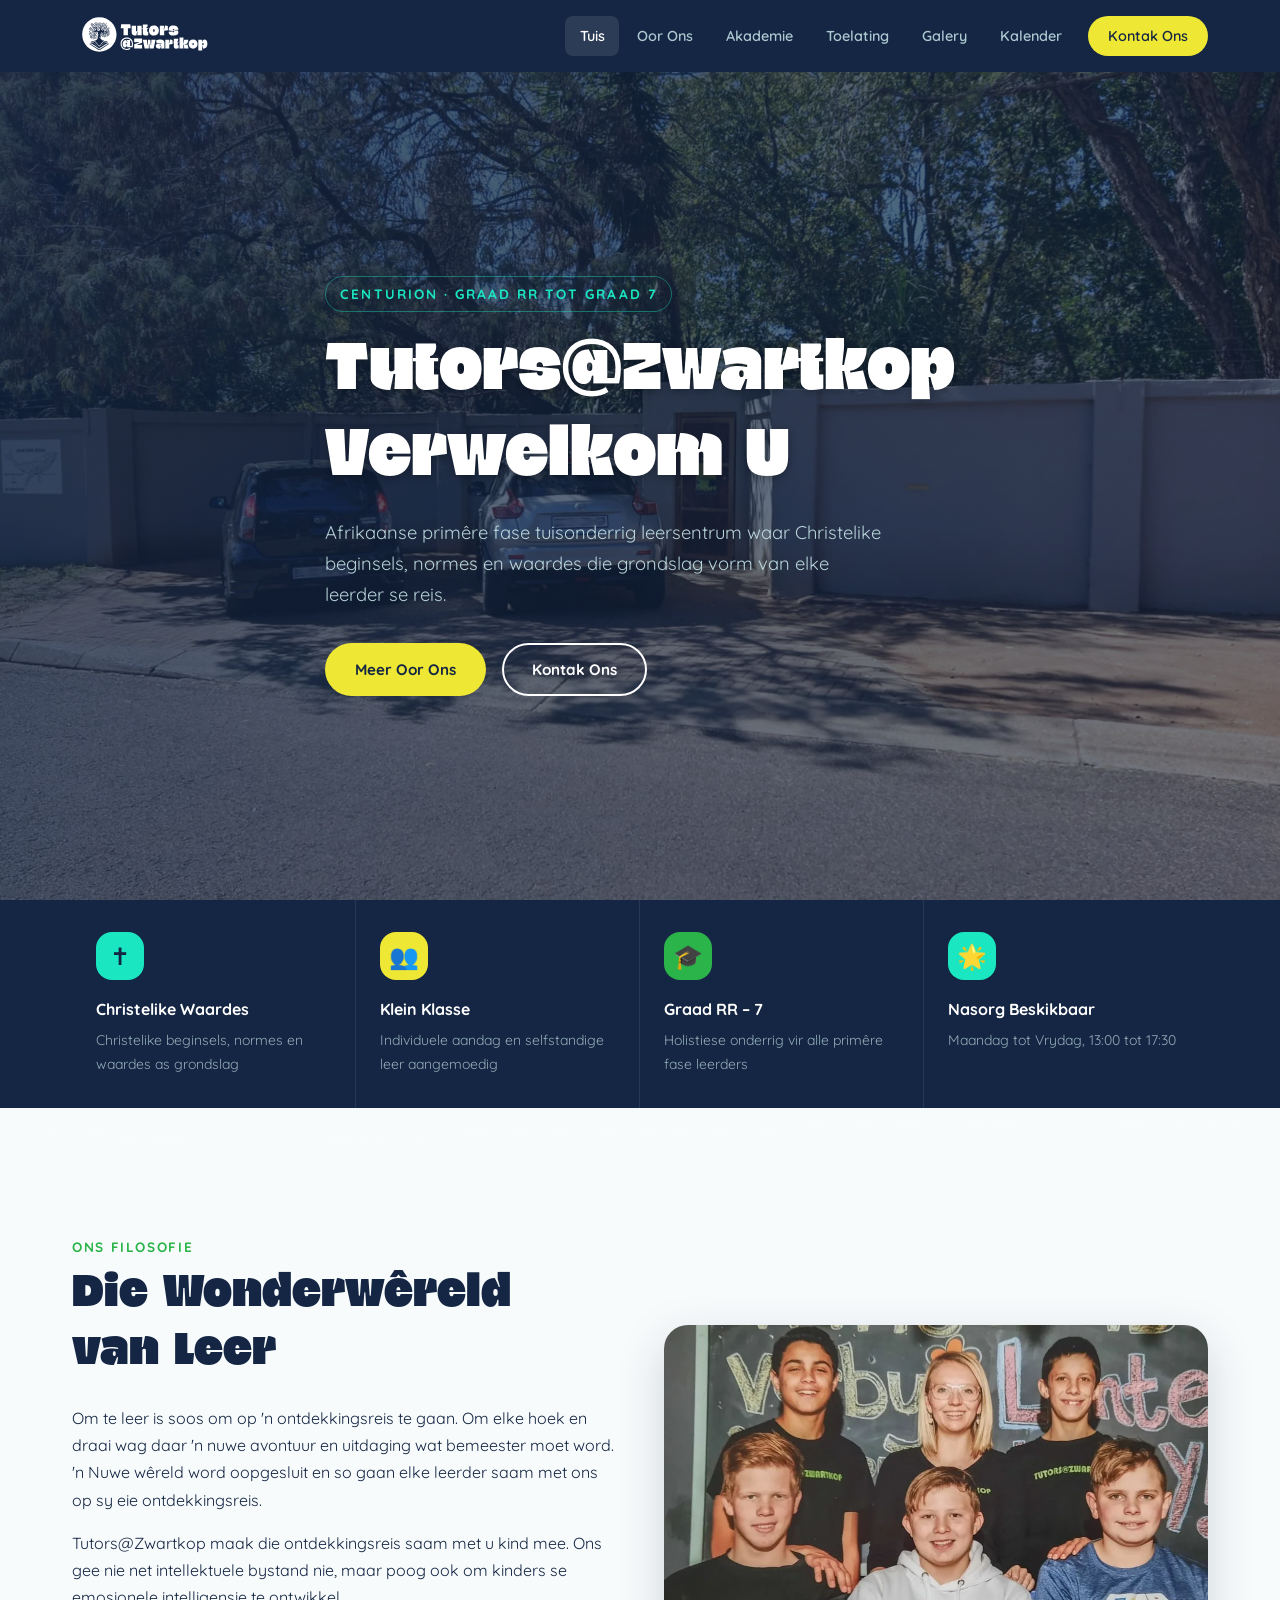
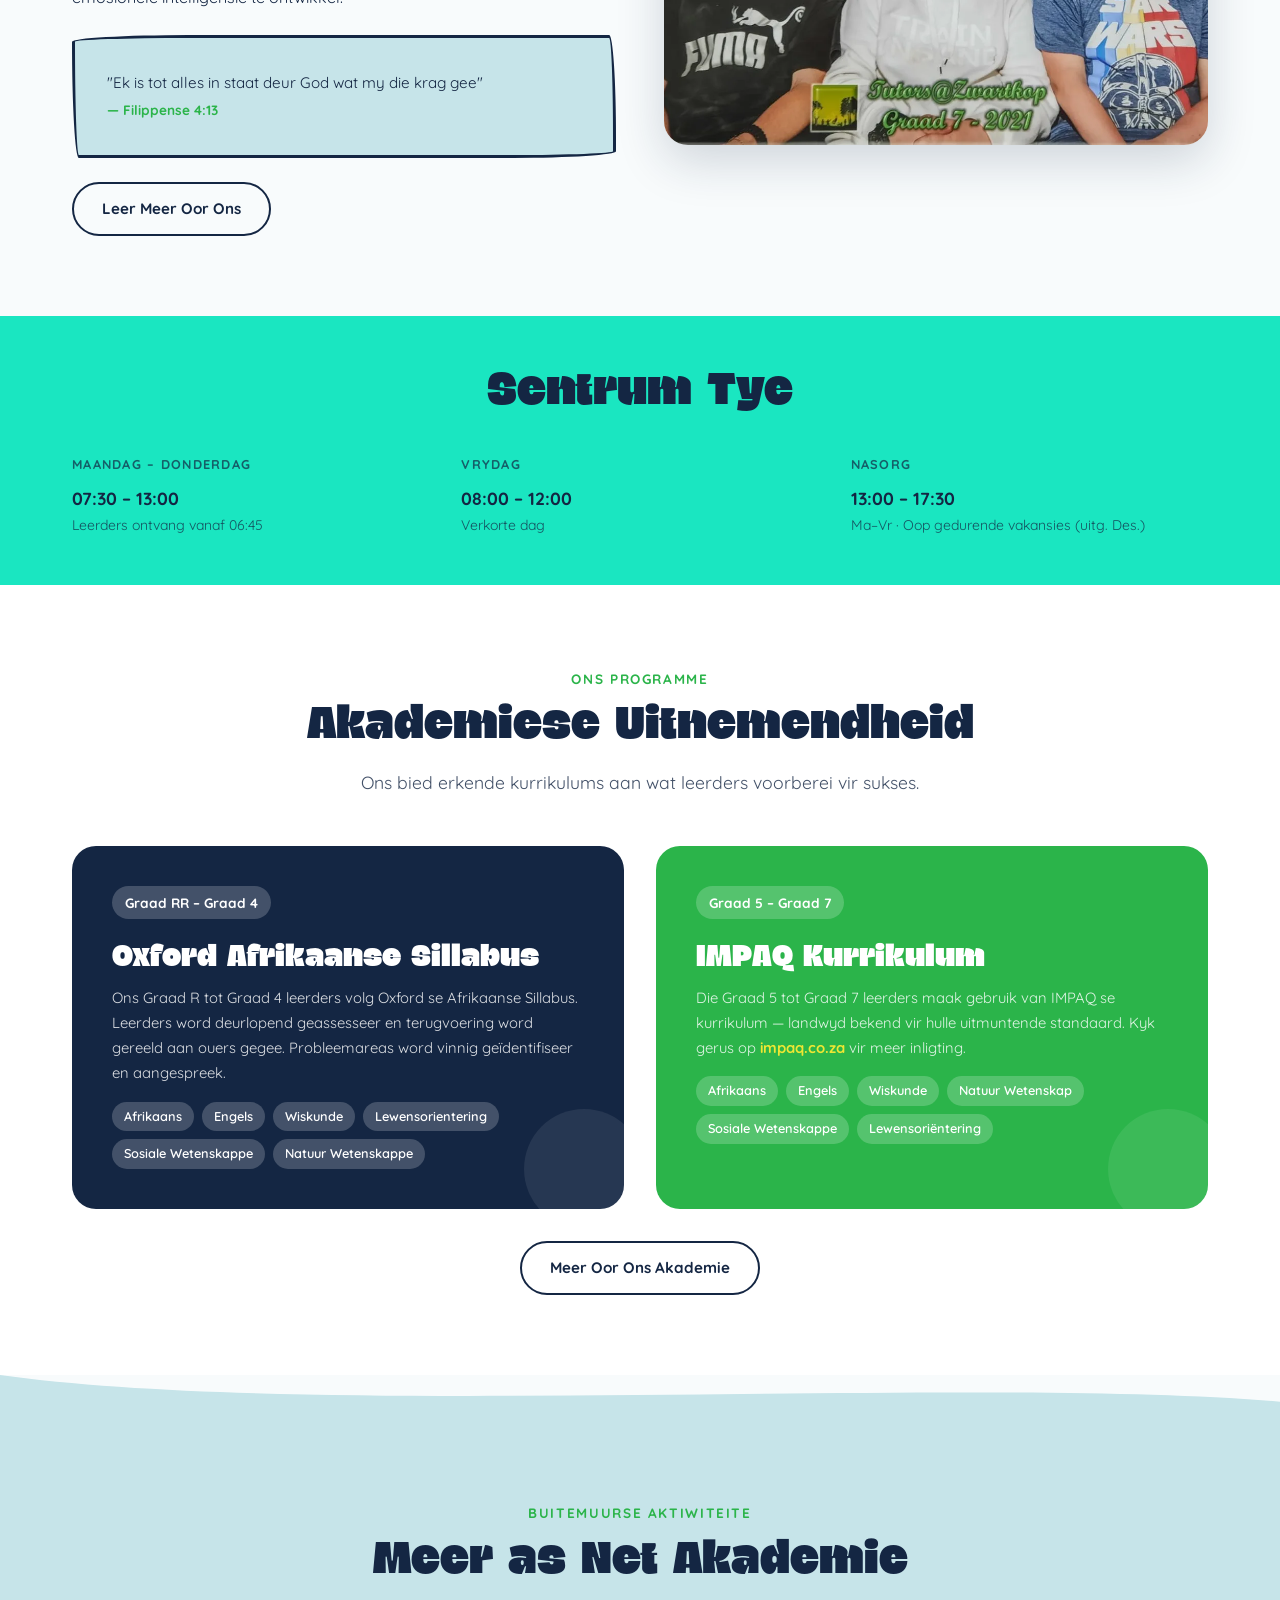
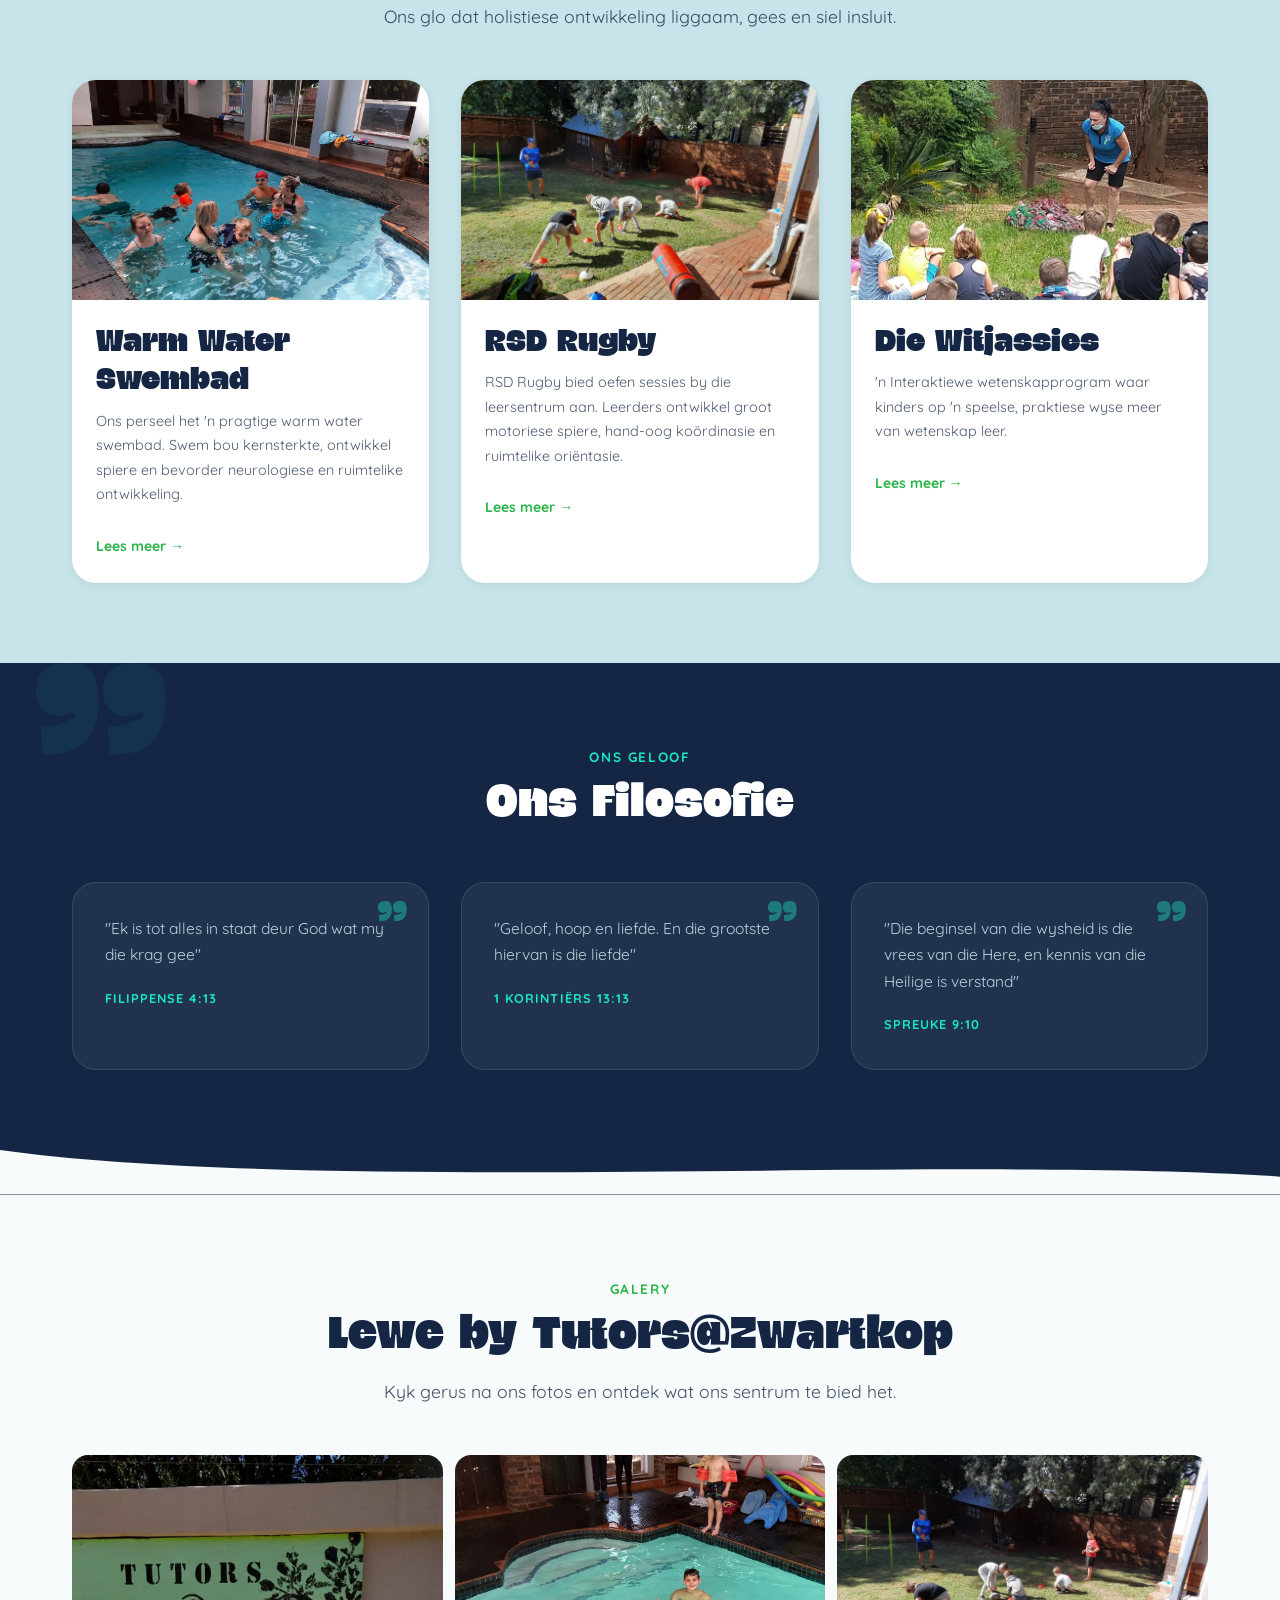
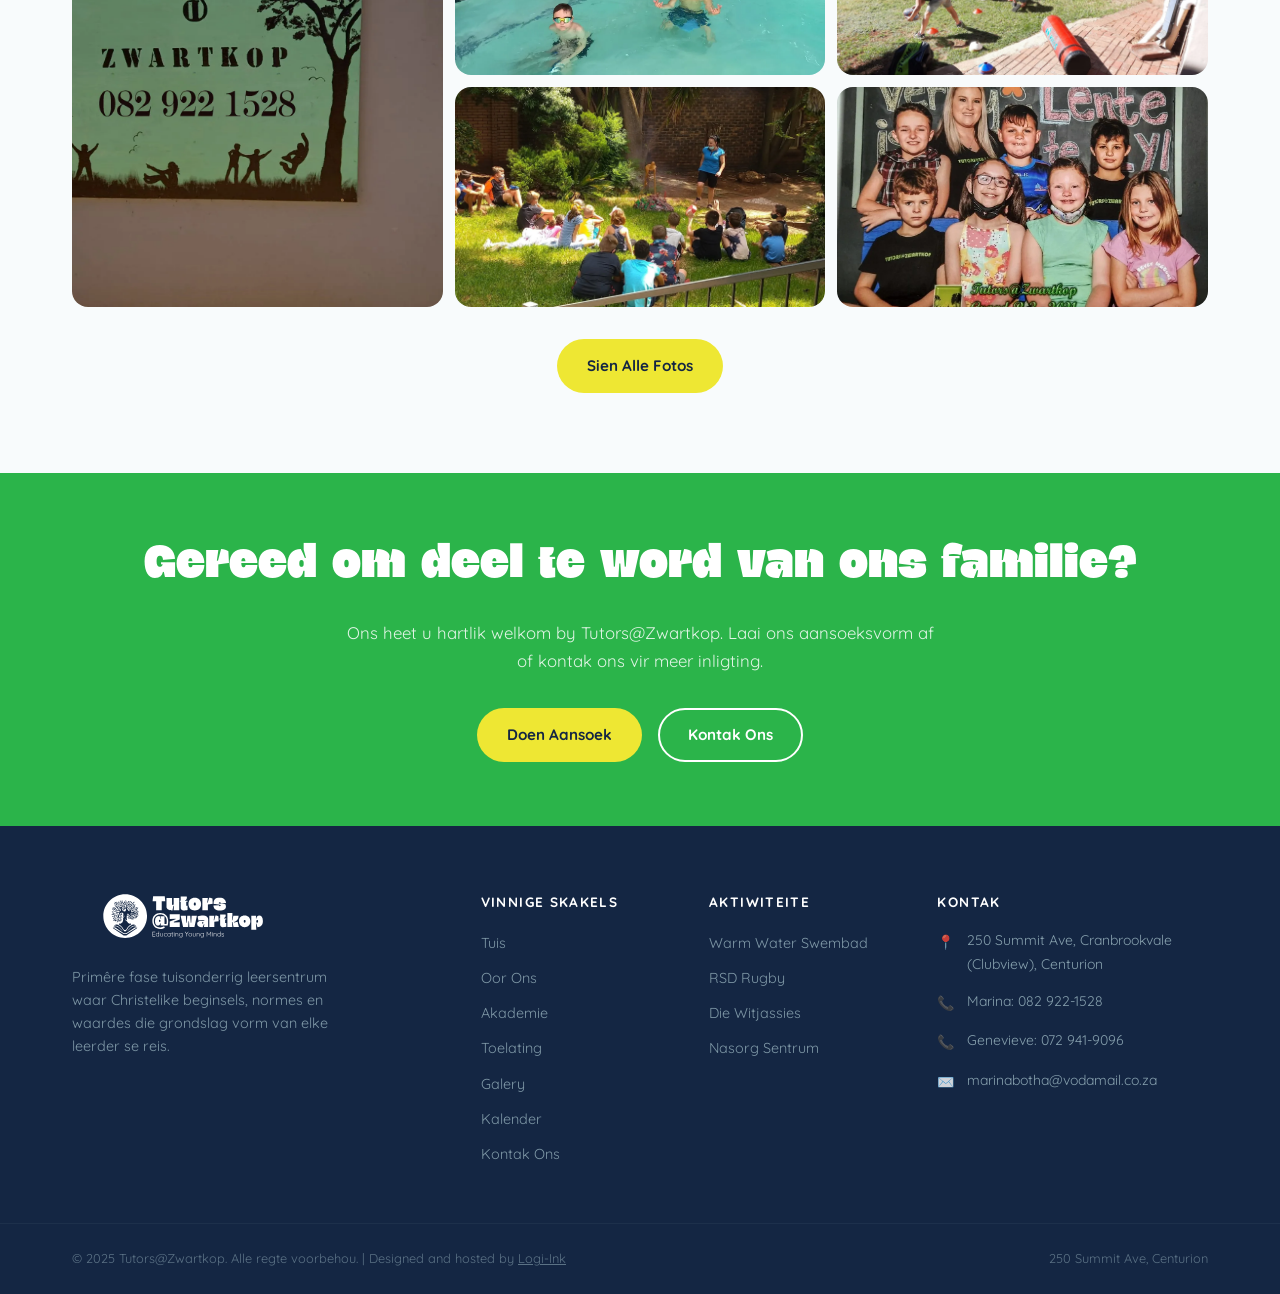
==== index.html @ 462fdcbf "initial" ====
<!DOCTYPE html>
<html lang="af">
<head>
  <meta charset="UTF-8">
  <meta name="viewport" content="width=device-width, initial-scale=1.0">
  <title>Tutors@Zwartkop — Afrikaanse Leersentrum Graad RR tot 7</title>
  <meta name="description" content="Primêre fase tuisonderrig leersentrum waar Christelike beginsels, normes en waardes toegepas word. Graad RR tot Graad 7 in Centurion.">
  <link rel="icon" href="favicon.svg" type="image/svg+xml">
  <link rel="stylesheet" href="style.css">
  <link rel="preload" as="image" href="assets/images/facility/001.webp" fetchpriority="high">
  <link rel="preload" as="font" href="assets/fonts/Blogh/Blogh.otf" type="font/otf" crossorigin>
  <link rel="preload" as="font" href="assets/fonts/Quicksand/Quicksand-VariableFont_wght.ttf" type="font/ttf" crossorigin>
</head>
<body>

  <!-- =========================================================
       Navigation
       ========================================================= -->
    <div id="navbar-placeholder" class="navbar-placeholder"></div>
  <script src="js/partials.js"></script>

  <main class="page-content">

    <!-- =========================================================
         Hero
         ========================================================= -->
    <section class="hero">
      <div class="hero-bg" style="background-image: url('assets/images/facility/001.webp');"></div>
      <div class="hero-overlay"></div>
      <div class="container">
        <div class="hero-content">
          <span class="hero-eyebrow">Centurion · Graad RR tot Graad 7</span>
          <h1>Tutors@Zwartkop<br>Verwelkom U</h1>
          <p class="hero-subtitle">
            Afrikaanse primêre fase tuisonderrig leersentrum waar Christelike beginsels, 
            normes en waardes die grondslag vorm van elke leerder se reis.
          </p>
          <div class="btn-group">
            <a href="about.html" class="btn btn-primary">Meer Oor Ons</a>
            <a href="contact.html" class="btn btn-secondary">Kontak Ons</a>
          </div>
        </div>
      </div>
    </section>

    <!-- =========================================================
         Feature Strip
         ========================================================= -->
    <div class="feature-strip">
      <div class="container">
        <div class="feature-strip-inner">
          <div class="feature-item fade-up">
            <div class="feature-icon bg-teal">✝</div>
            <h4>Christelike Waardes</h4>
            <p>Christelike beginsels, normes en waardes as grondslag</p>
          </div>
          <div class="feature-item fade-up">
            <div class="feature-icon bg-yellow">👥</div>
            <h4>Klein Klasse</h4>
            <p>Individuele aandag en selfstandige leer aangemoedig</p>
          </div>
          <div class="feature-item fade-up">
            <div class="feature-icon bg-green">🎓</div>
            <h4>Graad RR – 7</h4>
            <p>Holistiese onderrig vir alle primêre fase leerders</p>
          </div>
          <div class="feature-item fade-up">
            <div class="feature-icon" style="background-color: var(--color-teal);">🌟</div>
            <h4>Nasorg Beskikbaar</h4>
            <p>Maandag tot Vrydag, 13:00 tot 17:30</p>
          </div>
        </div>
      </div>
    </div>

    <!-- Wave divider -->
    <div class="wave-divider" aria-hidden="true">
      <svg viewBox="0 0 1440 50" preserveAspectRatio="none" xmlns="http://www.w3.org/2000/svg">
        <path d="M0,25 C360,55 1080,0 1440,25 L1440,50 L0,50 Z" fill="var(--color-off-white)"/>
      </svg>
    </div>

    <!-- =========================================================
         About Teaser
         ========================================================= -->
    <section class="section bg-off-white">
      <div class="container">
        <div class="grid-2" style="align-items:center; gap:3rem;">
          <div class="fade-up">
            <span class="section-header" style="text-align:left; margin-bottom:1.5rem;">
              <span class="eyebrow">Ons Filosofie</span>
            </span>
            <h2>Die Wonderwêreld<br>van Leer</h2>
            <p>
              Om te leer is soos om op 'n ontdekkingsreis te gaan. Om elke hoek en draai wag 
              daar 'n nuwe avontuur en uitdaging wat bemeester moet word. 'n Nuwe wêreld word 
              oopgesluit en so gaan elke leerder saam met ons op sy eie ontdekkingsreis.
            </p>
            <p>
              Tutors@Zwartkop maak die ontdekkingsreis saam met u kind mee. Ons gee nie net 
              intellektuele bystand nie, maar poog ook om kinders se emosionele intelligensie 
              te ontwikkel.
            </p>
            <div class="organic-box" style="margin-top:1.5rem;">
              <p style="font-style:italic; margin:0; font-size:0.95rem;">
                "Ek is tot alles in staat deur God wat my die krag gee"
              </p>
              <cite style="font-weight:700; font-size:0.85rem; color:var(--color-green);">— Filippense 4:13</cite>
            </div>
            <a href="about.html" class="btn btn-outline" style="margin-top:1.5rem;">Leer Meer Oor Ons</a>
          </div>
          <div class="fade-up">
            <div style="border-radius: var(--radius-lg); overflow:hidden; box-shadow: var(--shadow-lg);">
              <img
                src="assets/images/class_photos/001.webp"
                alt="Leerders in die klaskamer"
                style="width:100%; height:420px; object-fit:cover; display:block;"
              >
            </div>
          </div>
        </div>
      </div>
    </section>

    <!-- =========================================================
         Opening Hours Strip
         ========================================================= -->
    <section class="hours-strip">
      <div class="container">
        <div style="text-align:center; margin-bottom:2rem;">
          <h2 style="color:var(--color-navy); margin:0;">Sentrum Tye</h2>
        </div>
        <div class="hours-grid">
          <div class="hours-item fade-up">
            <h4>Maandag – Donderdag</h4>
            <p>07:30 – 13:00</p>
            <p class="detail">Leerders ontvang vanaf 06:45</p>
          </div>
          <div class="hours-item fade-up">
            <h4>Vrydag</h4>
            <p>08:00 – 12:00</p>
            <p class="detail">Verkorte dag</p>
          </div>
          <div class="hours-item fade-up">
            <h4>Nasorg</h4>
            <p>13:00 – 17:30</p>
            <p class="detail">Ma–Vr · Oop gedurende vakansies (uitg. Des.)</p>
          </div>
        </div>
      </div>
    </section>

    <!-- =========================================================
         Academic Programs
         ========================================================= -->
    <section class="section bg-white">
      <div class="container">
        <div class="section-header fade-up">
          <span class="eyebrow">Ons Programme</span>
          <h2>Akademiese Uitnemendheid</h2>
          <p>Ons bied erkende kurrikulums aan wat leerders voorberei vir sukses.</p>
        </div>
        <div class="curriculum-grid">
          <div class="curriculum-card bg-navy fade-up">
            <span class="grade-range">Graad RR – Graad 4</span>
            <h3>Oxford Afrikaanse Sillabus</h3>
            <p>
              Ons Graad R tot Graad 4 leerders volg Oxford se Afrikaanse Sillabus. 
              Leerders word deurlopend geassesseer en terugvoering word gereeld aan 
              ouers gegee. Probleemareas word vinnig geïdentifiseer en aangespreek.
            </p>
            <div class="subject-list">
              <span class="subject-tag">Afrikaans</span>
              <span class="subject-tag">Engels</span>
              <span class="subject-tag">Wiskunde</span>
              <span class="subject-tag">Lewensorientering</span>
              <span class="subject-tag">Sosiale Wetenskappe</span>
              <span class="subject-tag">Natuur Wetenskappe</span>
            </div>
          </div>
          <div class="curriculum-card bg-green fade-up">
            <span class="grade-range">Graad 5 – Graad 7</span>
            <h3>IMPAQ Kurrikulum</h3>
            <p>
              Die Graad 5 tot Graad 7 leerders maak gebruik van IMPAQ se kurrikulum — 
              landwyd bekend vir hulle uitmuntende standaard. Kyk gerus op 
              <a href="https://www.impaq.co.za/" target="_blank" rel="noopener" style="color:var(--color-yellow); font-weight:700;">impaq.co.za</a> 
              vir meer inligting.
            </p>
            <div class="subject-list">
              <span class="subject-tag">Afrikaans</span>
              <span class="subject-tag">Engels</span>
              <span class="subject-tag">Wiskunde</span>
              <span class="subject-tag">Natuur Wetenskap</span>
              <span class="subject-tag">Sosiale Wetenskappe</span>
              <span class="subject-tag">Lewensoriëntering</span>
            </div>
          </div>
        </div>
        <div style="text-align:center; margin-top:2rem;">
          <a href="academics.html" class="btn btn-outline">Meer Oor Ons Akademie</a>
        </div>
      </div>
    </section>

    <!-- Wave divider -->
    <div class="wave-divider" aria-hidden="true">
      <svg viewBox="0 0 1440 50" preserveAspectRatio="none" xmlns="http://www.w3.org/2000/svg">
        <path d="M0,0 C360,50 1080,0 1440,30 L1440,50 L0,50 Z" fill="var(--color-light-blue)"/>
      </svg>
    </div>

    <!-- =========================================================
         Extracurricular Activities
         ========================================================= -->
    <section class="section bg-light-blue">
      <div class="container">
        <div class="section-header fade-up">
          <span class="eyebrow">Buitemuurse Aktiwiteite</span>
          <h2>Meer as Net Akademie</h2>
          <p>Ons glo dat holistiese ontwikkeling liggaam, gees en siel insluit.</p>
        </div>
        <div class="grid-3">
          <div class="activity-card fade-up">
            <div class="activity-card-image">
              <img src="assets/images/warm_water_swembad/001.webp" alt="Warm water swembad">
            </div>
            <div class="activity-card-body">
              <h3>Warm Water Swembad</h3>
              <p>
                Ons perseel het 'n pragtige warm water swembad. Swem bou kernsterkte, 
                ontwikkel spiere en bevorder neurologiese en ruimtelike ontwikkeling.
              </p>
              <a href="academics.html#swembad" class="activity-link">Lees meer →</a>
            </div>
          </div>
          <div class="activity-card fade-up">
            <div class="activity-card-image">
              <img src="assets/images/rsd_rugby/001.webp" alt="RSD Rugby">
            </div>
            <div class="activity-card-body">
              <h3>RSD Rugby</h3>
              <p>
                RSD Rugby bied oefen sessies by die leersentrum aan. Leerders ontwikkel 
                groot motoriese spiere, hand-oog koördinasie en ruimtelike oriëntasie.
              </p>
              <a href="academics.html#rugby" class="activity-link">Lees meer →</a>
            </div>
          </div>
          <div class="activity-card fade-up">
            <div class="activity-card-image">
              <img src="assets/images/die_witjassies/001.webp" alt="Die Witjassies">
            </div>
            <div class="activity-card-body">
              <h3>Die Witjassies</h3>
              <p>
                'n Interaktiewe wetenskapprogram waar kinders op 'n speelse, praktiese 
                wyse meer van wetenskap leer.
              </p>
              <a href="academics.html#witjassies" class="activity-link">Lees meer →</a>
            </div>
          </div>
        </div>
      </div>
    </section>

    <!-- =========================================================
         Scripture Quotes
         ========================================================= -->
    <section class="section quotes-section">
      <div class="container">
        <div class="section-header fade-up">
          <span class="eyebrow" style="color:var(--color-teal);">Ons Geloof</span>
          <h2 style="color:var(--color-white);">Ons Filosofie</h2>
        </div>
        <div class="quotes-grid">
          <div class="quote-card fade-up">
            <p>"Ek is tot alles in staat deur God wat my die krag gee"</p>
            <cite>Filippense 4:13</cite>
          </div>
          <div class="quote-card fade-up">
            <p>"Geloof, hoop en liefde. En die grootste hiervan is die liefde"</p>
            <cite>1 Korintiërs 13:13</cite>
          </div>
          <div class="quote-card fade-up">
            <p>"Die beginsel van die wysheid is die vrees van die Here, en kennis van die Heilige is verstand"</p>
            <cite>Spreuke 9:10</cite>
          </div>
        </div>
      </div>
    </section>

    <!-- Wave divider -->
    <div class="wave-divider" aria-hidden="true" style="background-color:var(--color-navy);">
      <svg viewBox="0 0 1440 50" preserveAspectRatio="none" xmlns="http://www.w3.org/2000/svg">
        <path d="M0,0 C360,50 1080,5 1440,30 L1440,50 L0,50 Z" fill="var(--color-off-white)"/>
      </svg>
    </div>

    <!-- =========================================================
         Gallery Preview
         ========================================================= -->
    <section class="section bg-off-white">
      <div class="container">
        <div class="section-header fade-up">
          <span class="eyebrow">Galery</span>
          <h2>Lewe by Tutors@Zwartkop</h2>
          <p>Kyk gerus na ons fotos en ontdek wat ons sentrum te bied het.</p>
        </div>
        <div class="gallery-preview-grid fade-up">
          <div class="gallery-preview-item">
            <img src="assets/images/facility/002.webp" alt="Fasiliteit">
          </div>
          <div class="gallery-preview-item">
            <img src="assets/images/warm_water_swembad/003.webp" alt="Swembad">
          </div>
          <div class="gallery-preview-item">
            <img src="assets/images/rsd_rugby/002.webp" alt="Rugby">
          </div>
          <div class="gallery-preview-item">
            <img src="assets/images/die_witjassies/003.webp" alt="Die Witjassies">
          </div>
          <div class="gallery-preview-item">
            <img src="assets/images/class_photos/002.webp" alt="Klaskamer">
          </div>
        </div>
        <div style="text-align:center; margin-top:2rem;">
          <a href="gallery.html" class="btn btn-primary">Sien Alle Fotos</a>
        </div>
      </div>
    </section>

    <!-- =========================================================
         CTA Banner
         ========================================================= -->
    <section class="cta-banner">
      <div class="container">
        <div class="fade-up">
          <h2>Gereed om deel te word van ons familie?</h2>
          <p>Ons heet u hartlik welkom by Tutors@Zwartkop. Laai ons aansoeksvorm af<br>of kontak ons vir meer inligting.</p>
          <div class="btn-group" style="justify-content:center;">
            <a href="admissions.html" class="btn btn-primary">Doen Aansoek</a>
            <a href="contact.html" class="btn btn-secondary">Kontak Ons</a>
          </div>
        </div>
      </div>
    </section>

  </main>

  <!-- =========================================================
       Footer
       ========================================================= -->
    <div id="footer-placeholder"></div>

  <script src="js/main.js"></script>
</body>
</html>
---- style.css ----
/* =============================================================
   Tutors @ Zwartkop — Complete Brand Design System
   Typography: Blogh (Headings) | Quicksand (Body)
   ============================================================= */

/* --- Local Fonts ---
   font-display: optional
     - Gives the browser a ~100ms window to load the font.
     - If the font is in the preload cache (which it will be via
       <link rel="preload"> in every page's <head>), it is used
       on first paint with NO swap and NO layout shift.
     - If for any reason it misses the window, the browser falls
       back to the system font permanently for that page view —
       no swap, no CLS, no FOUC.
   font-synthesis: none
     - Prevents Firefox from synthesising fake bold/italic
       variants before the real font loads, which causes visual
       glitches and reflow in Firefox specifically.
*/
@font-face {
  font-family: 'Blogh';
  src: url('assets/fonts/Blogh/Blogh.otf') format('opentype');
  font-weight: normal;
  font-style: normal;
  font-display: optional;
}

@font-face {
  font-family: 'Quicksand';
  src: url('assets/fonts/Quicksand/Quicksand-VariableFont_wght.ttf') format('truetype');
  font-weight: 300 700;
  font-style: normal;
  font-display: optional;
}

/* =============================================================
   CSS Variables
   ============================================================= */
:root {
  --color-navy:      #142643;
  --color-light-blue: #C6E4E9;
  --color-teal:      #1AE6C1;
  --color-yellow:    #EEE733;
  --color-green:     #2BB44A;
  --color-white:     #ffffff;
  --color-off-white: #f8fbfc;

  --font-heading: 'Blogh', cursive, display;
  --font-body:    'Quicksand', sans-serif;

  --nav-height: 72px;
  --section-pad: 5rem;
  --container-width: 1200px;
  --radius-sm: 8px;
  --radius-md: 16px;
  --radius-lg: 24px;
  --radius-pill: 50px;
  --radius-organic: 255px 15px 225px 15px / 15px 225px 15px 255px;

  --shadow-sm: 0 2px 8px rgba(20, 38, 67, 0.08);
  --shadow-md: 0 6px 24px rgba(20, 38, 67, 0.12);
  --shadow-lg: 0 16px 48px rgba(20, 38, 67, 0.18);

  --transition: 0.25s ease;
}

/* =============================================================
   Reset & Base
   ============================================================= */
*, *::before, *::after { box-sizing: border-box; }

html { scroll-behavior: smooth; }

body {
  font-family: var(--font-body);
  font-synthesis: none;
  color: var(--color-navy);
  background-color: var(--color-off-white);
  line-height: 1.7;
  margin: 0;
  padding: 0;
  overflow-x: hidden;
}

img { max-width: 100%; height: auto; display: block; }

a { color: inherit; text-decoration: none; }

ul, ol { list-style: none; margin: 0; padding: 0; }

button { cursor: pointer; border: none; background: none; font-family: var(--font-body); }

/* =============================================================
   Typography
   ============================================================= */
h1, h2, h3 {
  font-family: var(--font-heading);
  font-weight: normal;
  line-height: 1.2;
  margin: 0 0 0.5em;
}

h1 { font-size: clamp(2.4rem, 6vw, 4.5rem); }
h2 { font-size: clamp(1.8rem, 4vw, 3rem); }
h3 { font-size: clamp(1.3rem, 2.5vw, 2rem); }

h4, h5, h6 {
  font-family: var(--font-body);
  font-weight: 700;
  margin: 0 0 0.5em;
}

h4 { font-size: 1.15rem; }

p { margin: 0 0 1rem; }
p:last-child { margin-bottom: 0; }

blockquote {
  font-style: italic;
  border-left: 4px solid var(--color-teal);
  padding-left: 1.25rem;
  margin: 1rem 0;
  color: var(--color-navy);
}

/* =============================================================
   Layout
   ============================================================= */
.container {
  max-width: var(--container-width);
  margin: 0 auto;
  padding: 0 2rem;
}

.section { padding: var(--section-pad) 0; }

.section-header {
  text-align: center;
  margin-bottom: 3rem;
}

.section-header .eyebrow {
  display: inline-block;
  font-family: var(--font-body);
  font-weight: 700;
  font-size: 0.85rem;
  letter-spacing: 0.12em;
  text-transform: uppercase;
  color: var(--color-green);
  margin-bottom: 0.5rem;
}

.section-header h2 { margin-bottom: 0.75rem; }

.section-header p {
  font-size: 1.1rem;
  max-width: 640px;
  margin: 0 auto;
  color: var(--color-navy);
  opacity: 0.8;
}

/* Grid helpers */
.grid-2 { display: grid; grid-template-columns: repeat(2, 1fr); gap: 2rem; }
.grid-3 { display: grid; grid-template-columns: repeat(3, 1fr); gap: 2rem; }
.grid-4 { display: grid; grid-template-columns: repeat(4, 1fr); gap: 1.5rem; }

/* =============================================================
   Background Utilities
   ============================================================= */
.bg-navy        { background-color: var(--color-navy);       color: var(--color-light-blue); }
.bg-light-blue  { background-color: var(--color-light-blue); color: var(--color-navy); }
.bg-teal        { background-color: var(--color-teal);       color: var(--color-navy); }
.bg-yellow      { background-color: var(--color-yellow);     color: var(--color-navy); }
.bg-green       { background-color: var(--color-green);      color: var(--color-white); }
.bg-white       { background-color: var(--color-white);      color: var(--color-navy); }
.bg-off-white   { background-color: var(--color-off-white);  color: var(--color-navy); }

.text-navy   { color: var(--color-navy); }
.text-teal   { color: var(--color-teal); }
.text-yellow { color: var(--color-yellow); }
.text-green  { color: var(--color-green); }
.text-white  { color: var(--color-white); }

/* =============================================================
   Buttons
   ============================================================= */
.btn {
  display: inline-flex;
  align-items: center;
  gap: 0.5rem;
  font-family: var(--font-body);
  font-weight: 700;
  font-size: 0.95rem;
  padding: 0.75rem 1.75rem;
  border-radius: var(--radius-pill);
  border: 2px solid transparent;
  transition: transform var(--transition), background-color var(--transition), color var(--transition), border-color var(--transition);
  cursor: pointer;
  text-decoration: none;
  white-space: nowrap;
}

.btn:hover { transform: scale(1.04); }

.btn-primary {
  background-color: var(--color-yellow);
  color: var(--color-navy);
}
.btn-primary:hover { background-color: var(--color-teal); }

.btn-secondary {
  background-color: transparent;
  color: var(--color-white);
  border-color: var(--color-white);
}
.btn-secondary:hover {
  background-color: var(--color-white);
  color: var(--color-navy);
}

.btn-outline {
  background-color: transparent;
  color: var(--color-navy);
  border-color: var(--color-navy);
}
.btn-outline:hover {
  background-color: var(--color-navy);
  color: var(--color-white);
}

.btn-teal {
  background-color: var(--color-teal);
  color: var(--color-navy);
}
.btn-teal:hover { background-color: var(--color-yellow); }

.btn-group {
  display: flex;
  flex-wrap: wrap;
  gap: 1rem;
  align-items: center;
}

/* =============================================================
   Navigation
   ============================================================= */
.navbar {
  position: fixed;
  top: 0; left: 0; right: 0;
  z-index: 1000;
  height: var(--nav-height);
  background-color: var(--color-navy);
  transition: box-shadow var(--transition);
}

.navbar.scrolled {
  box-shadow: 0 4px 20px rgba(20, 38, 67, 0.4);
}

.nav-container {
  max-width: var(--container-width);
  margin: 0 auto;
  padding: 0 2rem;
  height: 100%;
  display: flex;
  align-items: center;
  justify-content: space-between;
}

.nav-logo {
  display: flex;
  align-items: center;
  flex-shrink: 0;
}

.nav-logo img {
  height: 44px;
  width: auto;
}

.nav-menu {
  display: flex;
  align-items: center;
  gap: 0.25rem;
}

.nav-menu a {
  display: block;
  padding: 0.5rem 0.9rem;
  font-family: var(--font-body);
  font-weight: 600;
  font-size: 0.9rem;
  color: rgba(198, 228, 233, 0.85);
  border-radius: var(--radius-sm);
  transition: color var(--transition), background-color var(--transition);
}

.nav-menu a:hover,
.nav-menu a.active {
  color: var(--color-white);
  background-color: rgba(255, 255, 255, 0.1);
}

.nav-menu .nav-cta {
  background-color: var(--color-yellow);
  color: var(--color-navy);
  border-radius: var(--radius-pill);
  padding: 0.5rem 1.25rem;
  margin-left: 0.5rem;
}

.nav-menu .nav-cta:hover {
  background-color: var(--color-teal);
  color: var(--color-navy);
}

.nav-toggle {
  display: none;
  flex-direction: column;
  gap: 5px;
  padding: 8px;
  z-index: 1001;
}

.nav-toggle span {
  display: block;
  width: 24px;
  height: 2px;
  background-color: var(--color-white);
  border-radius: 2px;
  transition: transform var(--transition), opacity var(--transition);
}

.nav-toggle.open span:nth-child(1) { transform: translateY(7px) rotate(45deg); }
.nav-toggle.open span:nth-child(2) { opacity: 0; }
.nav-toggle.open span:nth-child(3) { transform: translateY(-7px) rotate(-45deg); }

/* =============================================================
   Navbar Placeholder
   Reserves the correct space and colour while the nav partial
   is being fetched + injected by JS. Eliminated on repeat visits
   because the service worker serves the partial from cache instantly.
   ============================================================= */
.navbar-placeholder {
  height: var(--nav-height);
  background-color: var(--color-navy);
  position: fixed;
  top: 0; left: 0; right: 0;
  z-index: 1000;
}

/* =============================================================
   Page Offset (below fixed nav)
   ============================================================= */
.page-content { padding-top: var(--nav-height); }

/* =============================================================
   Hero — Homepage (full screen)
   ============================================================= */
.hero {
  position: relative;
  min-height: calc(100vh - var(--nav-height));
  display: flex;
  align-items: center;
  overflow: hidden;
  background-color: var(--color-navy);
}

.hero-bg {
  position: absolute;
  inset: 0;
  background-size: cover;
  background-position: center;
  background-repeat: no-repeat;
  transform: scale(1.05);
  transition: transform 8s ease;
}

.hero.loaded .hero-bg { transform: scale(1); }

.hero-overlay {
  position: absolute;
  inset: 0;
  background: linear-gradient(
    135deg,
    rgba(20, 38, 67, 0.82) 0%,
    rgba(20, 38, 67, 0.55) 100%
  );
}

.hero-content {
  position: relative;
  z-index: 2;
  max-width: 780px;
  padding: 3rem 2rem;
}

.hero-eyebrow {
  display: inline-block;
  font-family: var(--font-body);
  font-weight: 700;
  font-size: 0.85rem;
  letter-spacing: 0.15em;
  text-transform: uppercase;
  color: var(--color-teal);
  margin-bottom: 1rem;
  padding: 0.35rem 0.9rem;
  border: 1px solid rgba(26, 230, 193, 0.4);
  border-radius: var(--radius-pill);
}

.hero h1 {
  color: var(--color-white);
  margin-bottom: 1rem;
  text-shadow: 0 2px 8px rgba(0,0,0,0.3);
}

.hero-subtitle {
  font-size: 1.15rem;
  color: rgba(198, 228, 233, 0.9);
  margin-bottom: 2rem;
  max-width: 560px;
}

/* =============================================================
   Hero — Inner Pages (shorter)
   ============================================================= */
.page-hero {
  position: relative;
  padding: 6rem 0 5rem;
  overflow: hidden;
  background-color: var(--color-navy);
}

.page-hero-bg {
  position: absolute;
  inset: 0;
  background-size: cover;
  background-position: center;
  opacity: 0.2;
}

.page-hero-content {
  position: relative;
  z-index: 2;
}

.page-hero h1 { color: var(--color-white); margin-bottom: 0.5rem; }
.page-hero .page-hero-sub {
  font-size: 1.1rem;
  color: rgba(198, 228, 233, 0.85);
  margin: 0;
}

.breadcrumb {
  display: flex;
  align-items: center;
  gap: 0.5rem;
  font-size: 0.85rem;
  color: rgba(255,255,255,0.5);
  margin-bottom: 1rem;
}

.breadcrumb a { color: var(--color-teal); }
.breadcrumb span { color: rgba(255,255,255,0.3); }

/* =============================================================
   Wave Dividers
   ============================================================= */
.wave-divider {
  display: block;
  width: 100%;
  overflow: hidden;
  line-height: 0;
}

.wave-divider svg {
  display: block;
  width: 100%;
}

/* =============================================================
   Feature Strip
   ============================================================= */
.feature-strip {
  background-color: var(--color-navy);
  padding: 0;
}

.feature-strip-inner {
  display: grid;
  grid-template-columns: repeat(4, 1fr);
}

.feature-item {
  padding: 2rem 1.5rem;
  border-right: 1px solid rgba(198, 228, 233, 0.1);
  transition: background-color var(--transition);
}

.feature-item:last-child { border-right: none; }

.feature-item:hover { background-color: rgba(255,255,255,0.05); }

.feature-icon {
  width: 48px;
  height: 48px;
  border-radius: var(--radius-md);
  display: flex;
  align-items: center;
  justify-content: center;
  font-size: 1.5rem;
  margin-bottom: 1rem;
}

.feature-item h4 {
  color: var(--color-white);
  margin-bottom: 0.35rem;
  font-size: 1rem;
}

.feature-item p {
  color: rgba(198, 228, 233, 0.7);
  font-size: 0.875rem;
  margin: 0;
}

/* =============================================================
   Info Cards
   ============================================================= */
.card {
  background-color: var(--color-white);
  border-radius: var(--radius-lg);
  box-shadow: var(--shadow-sm);
  overflow: hidden;
  transition: transform var(--transition), box-shadow var(--transition);
}

.card:hover {
  transform: translateY(-4px);
  box-shadow: var(--shadow-md);
}

.card-body { padding: 1.75rem; }
.card-body h3 { margin-bottom: 0.75rem; }

.card-accent-top {
  height: 5px;
}

/* Organic decorative box */
.organic-box {
  border: 3px solid var(--color-navy);
  border-radius: var(--radius-organic);
  padding: 2rem;
  background-color: var(--color-light-blue);
}

/* =============================================================
   Team / Tutor Cards
   ============================================================= */
.tutor-grid {
  display: grid;
  grid-template-columns: repeat(2, 1fr);
  gap: 2rem;
}

.tutor-card {
  background: var(--color-white);
  border-radius: var(--radius-lg);
  overflow: hidden;
  box-shadow: var(--shadow-sm);
  display: flex;
  flex-direction: column;
  transition: transform var(--transition), box-shadow var(--transition);
}

.tutor-card:hover {
  transform: translateY(-4px);
  box-shadow: var(--shadow-md);
}

.tutor-photo {
  width: 100%;
  aspect-ratio: 4 / 3;
  background-color: var(--color-light-blue);
  overflow: hidden;
  display: flex;
  align-items: flex-end;
  justify-content: center;
}

.tutor-photo img {
  width: 100%;
  height: 100%;
  object-fit: cover;
  object-position: top center;
}

.tutor-info {
  padding: 1.75rem;
  flex: 1;
}

.tutor-info h3 { margin-bottom: 0.25rem; }

.tutor-grade-tag {
  display: inline-block;
  font-size: 0.8rem;
  font-weight: 700;
  letter-spacing: 0.05em;
  text-transform: uppercase;
  padding: 0.25rem 0.75rem;
  border-radius: var(--radius-pill);
  margin-bottom: 1rem;
}

.tutor-info p { font-size: 0.925rem; color: rgba(20, 38, 67, 0.8); }

.tutor-quote {
  font-style: italic;
  border-left: 3px solid var(--color-teal);
  padding-left: 1rem;
  margin-top: 1rem;
  font-size: 0.9rem;
  color: rgba(20, 38, 67, 0.7);
}

/* =============================================================
   Scripture / Quote Section
   ============================================================= */
.quotes-section {
  background-color: var(--color-navy);
  position: relative;
  overflow: hidden;
}

.quotes-section::before {
  content: '"';
  position: absolute;
  top: -0.5rem;
  left: 2rem;
  font-family: var(--font-heading);
  font-size: 18rem;
  color: rgba(26, 230, 193, 0.06);
  line-height: 1;
  pointer-events: none;
  user-select: none;
}

.quotes-grid {
  display: grid;
  grid-template-columns: repeat(3, 1fr);
  gap: 2rem;
}

.quote-card {
  background: rgba(255,255,255,0.06);
  border: 1px solid rgba(198, 228, 233, 0.12);
  border-radius: var(--radius-lg);
  padding: 2rem;
  position: relative;
}

.quote-card::before {
  content: '"';
  position: absolute;
  top: 1rem;
  right: 1.25rem;
  font-family: var(--font-heading);
  font-size: 4rem;
  color: var(--color-teal);
  opacity: 0.4;
  line-height: 1;
}

.quote-card p {
  font-style: italic;
  color: rgba(198, 228, 233, 0.9);
  font-size: 0.975rem;
  margin-bottom: 1rem;
}

.quote-card cite {
  font-style: normal;
  font-weight: 700;
  font-size: 0.8rem;
  letter-spacing: 0.08em;
  color: var(--color-teal);
  text-transform: uppercase;
}

/* =============================================================
   Activity / Extracurricular Cards
   ============================================================= */
.activity-card {
  border-radius: var(--radius-lg);
  overflow: hidden;
  box-shadow: var(--shadow-sm);
  background: var(--color-white);
  transition: transform var(--transition), box-shadow var(--transition);
}

.activity-card:hover {
  transform: translateY(-4px);
  box-shadow: var(--shadow-md);
}

.activity-card-image {
  width: 100%;
  height: 220px;
  overflow: hidden;
}

.activity-card-image img {
  width: 100%;
  height: 100%;
  object-fit: cover;
  transition: transform 0.4s ease;
}

.activity-card:hover .activity-card-image img { transform: scale(1.05); }

.activity-card-body {
  padding: 1.5rem;
}

.activity-card-body h3 { margin-bottom: 0.5rem; }

.activity-card-body p {
  font-size: 0.9rem;
  color: rgba(20, 38, 67, 0.75);
}

.activity-link {
  display: inline-flex;
  align-items: center;
  gap: 0.35rem;
  margin-top: 0.75rem;
  font-weight: 700;
  font-size: 0.875rem;
  color: var(--color-green);
  transition: gap var(--transition);
}

.activity-link:hover { gap: 0.6rem; }

/* =============================================================
   Hours / Info Strip
   ============================================================= */
.hours-strip {
  background-color: var(--color-teal);
  padding: 3rem 0;
}

.hours-grid {
  display: grid;
  grid-template-columns: repeat(3, 1fr);
  gap: 2rem;
  align-items: start;
}

.hours-item h4 {
  font-size: 0.8rem;
  letter-spacing: 0.1em;
  text-transform: uppercase;
  margin-bottom: 0.5rem;
  opacity: 0.7;
  color: var(--color-navy);
}

.hours-item p {
  font-size: 1.1rem;
  font-weight: 700;
  color: var(--color-navy);
  margin: 0;
}

.hours-item .detail {
  font-size: 0.875rem;
  font-weight: 400;
  opacity: 0.75;
}

/* =============================================================
   CTA Banner
   ============================================================= */
.cta-banner {
  background-color: var(--color-green);
  padding: 4rem 0;
  text-align: center;
}

.cta-banner h2 { color: var(--color-white); }
.cta-banner p  { color: rgba(255,255,255,0.85); margin-bottom: 2rem; font-size: 1.05rem; }

/* =============================================================
   Gallery Preview (Homepage)
   ============================================================= */
.gallery-preview-grid {
  display: grid;
  grid-template-columns: repeat(3, 1fr);
  grid-template-rows: 220px 220px;
  gap: 0.75rem;
}

.gallery-preview-grid .gallery-preview-item {
  overflow: hidden;
  border-radius: var(--radius-md);
  cursor: pointer;
}

.gallery-preview-grid .gallery-preview-item:first-child {
  grid-row: 1 / 3;
  grid-column: 1;
}

.gallery-preview-item img {
  width: 100%;
  height: 100%;
  object-fit: cover;
  transition: transform 0.4s ease;
}

.gallery-preview-item:hover img { transform: scale(1.06); }

/* =============================================================
   Gallery Page — Full Grid
   ============================================================= */
.gallery-filters {
  display: flex;
  flex-wrap: wrap;
  gap: 0.5rem;
  justify-content: center;
  margin-bottom: 2.5rem;
}

.filter-btn {
  display: inline-block;
  padding: 0.5rem 1.25rem;
  border-radius: var(--radius-pill);
  border: 2px solid var(--color-navy);
  font-family: var(--font-body);
  font-weight: 600;
  font-size: 0.85rem;
  color: var(--color-navy);
  background: transparent;
  cursor: pointer;
  transition: background-color var(--transition), color var(--transition);
}

.filter-btn:hover,
.filter-btn.active {
  background-color: var(--color-navy);
  color: var(--color-white);
}

.gallery-grid {
  display: grid;
  grid-template-columns: repeat(4, 1fr);
  gap: 0.75rem;
}

.gallery-item {
  position: relative;
  overflow: hidden;
  border-radius: var(--radius-md);
  cursor: pointer;
  aspect-ratio: 1;
  background-color: var(--color-light-blue);
}

.gallery-item img {
  width: 100%;
  height: 100%;
  object-fit: cover;
  transition: transform 0.4s ease;
  display: block;
}

.gallery-item:hover img { transform: scale(1.06); }

.gallery-overlay {
  position: absolute;
  inset: 0;
  background: linear-gradient(to top, rgba(20,38,67,0.7), transparent);
  opacity: 0;
  transition: opacity var(--transition);
  display: flex;
  align-items: flex-end;
  padding: 1rem;
}

.gallery-item:hover .gallery-overlay { opacity: 1; }

.gallery-overlay span {
  color: var(--color-white);
  font-weight: 700;
  font-size: 0.85rem;
  letter-spacing: 0.05em;
}

.gallery-item.hidden {
  display: none;
}

/* =============================================================
   Lightbox
   ============================================================= */
.lightbox {
  position: fixed;
  inset: 0;
  z-index: 9999;
  background: rgba(10, 18, 35, 0.96);
  display: flex;
  align-items: center;
  justify-content: center;
  padding: 2rem;
  opacity: 0;
  pointer-events: none;
  transition: opacity 0.3s ease;
}

.lightbox.active {
  opacity: 1;
  pointer-events: all;
}

.lightbox-inner {
  position: relative;
  max-width: 90vw;
  max-height: 85vh;
  display: flex;
  align-items: center;
  justify-content: center;
}

.lightbox-img {
  max-width: 90vw;
  max-height: 82vh;
  border-radius: var(--radius-md);
  object-fit: contain;
  box-shadow: 0 24px 80px rgba(0,0,0,0.6);
}

.lightbox-close {
  position: fixed;
  top: 1.5rem;
  right: 1.75rem;
  width: 44px;
  height: 44px;
  border-radius: 50%;
  background: rgba(255,255,255,0.12);
  color: var(--color-white);
  font-size: 1.5rem;
  display: flex;
  align-items: center;
  justify-content: center;
  cursor: pointer;
  transition: background-color var(--transition);
  z-index: 10000;
}

.lightbox-close:hover { background: rgba(255,255,255,0.25); }

.lightbox-prev,
.lightbox-next {
  position: fixed;
  top: 50%;
  transform: translateY(-50%);
  width: 48px;
  height: 48px;
  border-radius: 50%;
  background: rgba(255,255,255,0.12);
  color: var(--color-white);
  font-size: 1.25rem;
  display: flex;
  align-items: center;
  justify-content: center;
  cursor: pointer;
  transition: background-color var(--transition);
  z-index: 10000;
}

.lightbox-prev { left: 1.25rem; }
.lightbox-next { right: 1.25rem; }
.lightbox-prev:hover,
.lightbox-next:hover { background: rgba(255,255,255,0.28); }

.lightbox-caption {
  position: fixed;
  bottom: 1.5rem;
  left: 50%;
  transform: translateX(-50%);
  color: rgba(255,255,255,0.7);
  font-size: 0.875rem;
  z-index: 10000;
}

.lightbox-counter {
  position: fixed;
  top: 1.5rem;
  left: 50%;
  transform: translateX(-50%);
  color: rgba(255,255,255,0.5);
  font-size: 0.85rem;
  z-index: 10000;
}

/* =============================================================
   Contact Page
   ============================================================= */
.contact-grid {
  display: grid;
  grid-template-columns: 1fr 1.5fr;
  gap: 3rem;
  align-items: start;
}

.contact-info-card {
  background: var(--color-navy);
  border-radius: var(--radius-lg);
  padding: 2.5rem;
  color: var(--color-light-blue);
}

.contact-info-card h3 {
  color: var(--color-white);
  margin-bottom: 1.5rem;
}

.contact-detail {
  display: flex;
  gap: 1rem;
  margin-bottom: 1.5rem;
  align-items: flex-start;
}

.contact-detail-icon {
  width: 40px;
  height: 40px;
  border-radius: var(--radius-md);
  display: flex;
  align-items: center;
  justify-content: center;
  font-size: 1.1rem;
  flex-shrink: 0;
}

.contact-detail-text h4 {
  color: var(--color-teal);
  font-size: 0.8rem;
  letter-spacing: 0.1em;
  text-transform: uppercase;
  margin-bottom: 0.25rem;
}

.contact-detail-text p, .contact-detail-text a {
  color: rgba(198, 228, 233, 0.9);
  font-size: 0.95rem;
  margin: 0;
}

.map-embed {
  border-radius: var(--radius-lg);
  overflow: hidden;
  box-shadow: var(--shadow-md);
  height: 350px;
}

.map-embed iframe {
  width: 100%;
  height: 100%;
  border: none;
}

/* =============================================================
   Contact Form
   ============================================================= */
.form-card {
  background: var(--color-white);
  border-radius: var(--radius-lg);
  padding: 2.5rem;
  box-shadow: var(--shadow-sm);
}

.form-group {
  margin-bottom: 1.25rem;
}

.form-group label {
  display: block;
  font-weight: 600;
  font-size: 0.875rem;
  margin-bottom: 0.4rem;
  color: var(--color-navy);
}

.form-group input,
.form-group textarea,
.form-group select {
  width: 100%;
  padding: 0.75rem 1rem;
  border: 2px solid rgba(20, 38, 67, 0.15);
  border-radius: var(--radius-md);
  font-family: var(--font-body);
  font-size: 0.95rem;
  color: var(--color-navy);
  background: var(--color-off-white);
  transition: border-color var(--transition);
  outline: none;
}

.form-group input:focus,
.form-group textarea:focus,
.form-group select:focus {
  border-color: var(--color-teal);
  background: var(--color-white);
}

.form-group textarea { resize: vertical; min-height: 130px; }

.form-row {
  display: grid;
  grid-template-columns: 1fr 1fr;
  gap: 1rem;
}

/* =============================================================
   Calendar Page
   ============================================================= */
.calendar-embed-wrapper {
  background: var(--color-white);
  border-radius: var(--radius-lg);
  overflow: hidden;
  box-shadow: var(--shadow-md);
}

.calendar-embed-wrapper iframe {
  width: 100%;
  height: 700px;
  border: none;
  display: block;
}

.calendar-notice {
  background: var(--color-light-blue);
  border-left: 4px solid var(--color-teal);
  border-radius: 0 var(--radius-md) var(--radius-md) 0;
  padding: 1rem 1.5rem;
  margin-bottom: 2rem;
  font-size: 0.9rem;
}

/* =============================================================
   Admissions Page
   ============================================================= */
.steps-grid {
  display: grid;
  grid-template-columns: repeat(3, 1fr);
  gap: 2rem;
}

.step-card {
  text-align: center;
  padding: 2rem 1.5rem;
  background: var(--color-white);
  border-radius: var(--radius-lg);
  box-shadow: var(--shadow-sm);
  position: relative;
}

.step-number {
  width: 56px;
  height: 56px;
  border-radius: 50%;
  background-color: var(--color-yellow);
  color: var(--color-navy);
  font-family: var(--font-heading);
  font-size: 1.6rem;
  display: flex;
  align-items: center;
  justify-content: center;
  margin: 0 auto 1rem;
}

.step-card h4 { margin-bottom: 0.5rem; }
.step-card p { font-size: 0.9rem; color: rgba(20,38,67,0.75); }

/* =============================================================
   Curriculum Section
   ============================================================= */
.curriculum-grid {
  display: grid;
  grid-template-columns: 1fr 1fr;
  gap: 2rem;
}

.curriculum-card {
  border-radius: var(--radius-lg);
  padding: 2.5rem;
  position: relative;
  overflow: hidden;
}

.curriculum-card::after {
  content: '';
  position: absolute;
  bottom: -20px;
  right: -20px;
  width: 120px;
  height: 120px;
  border-radius: 50%;
  background: rgba(255,255,255,0.08);
}

.curriculum-card h3 { color: var(--color-white); margin-bottom: 0.5rem; }
.curriculum-card .grade-range {
  display: inline-block;
  padding: 0.3rem 0.8rem;
  border-radius: var(--radius-pill);
  background: rgba(255,255,255,0.2);
  font-size: 0.85rem;
  font-weight: 700;
  color: var(--color-white);
  margin-bottom: 1.25rem;
}

.curriculum-card p { color: rgba(255,255,255,0.85); font-size: 0.925rem; }

.subject-list {
  display: flex;
  flex-wrap: wrap;
  gap: 0.5rem;
  margin-top: 1rem;
}

.subject-tag {
  padding: 0.25rem 0.75rem;
  border-radius: var(--radius-pill);
  background: rgba(255,255,255,0.2);
  color: var(--color-white);
  font-size: 0.8rem;
  font-weight: 600;
}

/* =============================================================
   Footer
   ============================================================= */
.footer {
  background-color: var(--color-navy);
  color: rgba(198, 228, 233, 0.8);
  padding: 4rem 0 0;
}

.footer-grid {
  display: grid;
  grid-template-columns: 2fr 1fr 1fr 1.5fr;
  gap: 3rem;
  margin-bottom: 3rem;
}

.footer-brand img {
  height: 56px;
  margin-bottom: 1.25rem;
}

.footer-brand p {
  font-size: 0.9rem;
  line-height: 1.6;
  max-width: 280px;
  opacity: 0.75;
}

.footer-col h5 {
  color: var(--color-white);
  font-size: 0.85rem;
  letter-spacing: 0.1em;
  text-transform: uppercase;
  margin-bottom: 1rem;
}

.footer-col ul li {
  margin-bottom: 0.5rem;
}

.footer-col ul a {
  font-size: 0.9rem;
  opacity: 0.75;
  transition: opacity var(--transition), color var(--transition);
}

.footer-col ul a:hover {
  opacity: 1;
  color: var(--color-teal);
}

.footer-contact-item {
  display: flex;
  gap: 0.75rem;
  align-items: flex-start;
  margin-bottom: 0.85rem;
  font-size: 0.875rem;
  opacity: 0.8;
}

.footer-contact-item .icon {
  width: 18px;
  flex-shrink: 0;
  margin-top: 2px;
  color: var(--color-teal);
}

.footer-bottom {
  border-top: 1px solid rgba(198, 228, 233, 0.1);
  padding: 1.5rem 0;
  display: flex;
  align-items: center;
  justify-content: space-between;
  font-size: 0.8rem;
  opacity: 0.5;
}

/* =============================================================
   Scroll Animations
   ============================================================= */
.fade-up {
  opacity: 0;
  transform: translateY(28px);
  transition: opacity 0.65s ease, transform 0.65s ease;
}

.fade-up.visible {
  opacity: 1;
  transform: translateY(0);
}

.fade-up:nth-child(2) { transition-delay: 0.1s; }
.fade-up:nth-child(3) { transition-delay: 0.2s; }
.fade-up:nth-child(4) { transition-delay: 0.3s; }

/* =============================================================
   Affiliate Section
   ============================================================= */
.affiliate-card {
  background: var(--color-white);
  border-radius: var(--radius-lg);
  padding: 2rem;
  box-shadow: var(--shadow-sm);
  text-align: center;
  transition: transform var(--transition);
}

.affiliate-card:hover { transform: translateY(-4px); }
.affiliate-card h4 { margin-bottom: 0.5rem; }
.affiliate-card p { font-size: 0.9rem; color: rgba(20,38,67,0.7); }
.affiliate-card a { color: var(--color-green); font-weight: 700; }

/* =============================================================
   Responsive — Tablet (max 900px)
   ============================================================= */
@media (max-width: 900px) {
  :root { --section-pad: 3.5rem; }

  .nav-toggle { display: flex; }

  .nav-menu {
    position: fixed;
    top: var(--nav-height);
    left: 0; right: 0;
    background-color: var(--color-navy);
    flex-direction: column;
    align-items: stretch;
    gap: 0;
    padding: 1rem 0;
    box-shadow: 0 8px 24px rgba(0,0,0,0.3);
    transform: translateY(-110%);
    opacity: 0;
    transition: transform 0.3s ease, opacity 0.3s ease;
    pointer-events: none;
  }

  .nav-menu.open {
    transform: translateY(0);
    opacity: 1;
    pointer-events: all;
  }

  .nav-menu a {
    padding: 0.9rem 2rem;
    border-radius: 0;
    border-bottom: 1px solid rgba(255,255,255,0.05);
  }

  .nav-menu .nav-cta {
    margin: 1rem 2rem;
    text-align: center;
    border-radius: var(--radius-pill);
  }

  .feature-strip-inner { grid-template-columns: repeat(2, 1fr); }
  .feature-item { border-right: none; border-bottom: 1px solid rgba(198, 228, 233, 0.1); }

  .grid-3, .quotes-grid, .steps-grid { grid-template-columns: 1fr 1fr; }
  .grid-4, .gallery-grid { grid-template-columns: repeat(3, 1fr); }

  .tutor-grid { grid-template-columns: 1fr 1fr; }

  .curriculum-grid { grid-template-columns: 1fr; }

  .contact-grid { grid-template-columns: 1fr; }

  .footer-grid { grid-template-columns: 1fr 1fr; }

  .gallery-preview-grid { grid-template-columns: 1fr 1fr; grid-template-rows: auto; }
  .gallery-preview-grid .gallery-preview-item:first-child { grid-row: auto; grid-column: auto; }

  .hours-grid { grid-template-columns: 1fr; gap: 1rem; }
}

/* =============================================================
   Responsive — Mobile (max 600px)
   ============================================================= */
@media (max-width: 600px) {
  :root { --section-pad: 2.5rem; }

  .container { padding: 0 1.25rem; }

  .grid-2, .grid-3, .grid-4,
  .tutor-grid, .quotes-grid,
  .steps-grid, .curriculum-grid,
  .footer-grid { grid-template-columns: 1fr; }

  .gallery-grid { grid-template-columns: repeat(2, 1fr); }
  .gallery-preview-grid { grid-template-columns: 1fr 1fr; }

  .feature-strip-inner { grid-template-columns: 1fr; }

  .contact-grid { grid-template-columns: 1fr; }

  .hero-content { padding: 2rem 1.25rem; }

  .form-row { grid-template-columns: 1fr; }

  .footer-bottom { flex-direction: column; gap: 0.5rem; text-align: center; }

  .btn-group { flex-direction: column; align-items: flex-start; }

  .lightbox-prev { left: 0.5rem; }
  .lightbox-next { right: 0.5rem; }

  .calendar-embed-wrapper iframe { height: 500px; }
}

/* =============================================================
   View Transition API
   Animates old page out and new page in on same-site navigation.
   Falls back gracefully in Firefox / older Safari (no animation, instant nav).
   ============================================================= */
@keyframes vt-fade-out {
  from { opacity: 1; transform: translateY(0); }
  to   { opacity: 0; transform: translateY(-10px); }
}

@keyframes vt-fade-in {
  from { opacity: 0; transform: translateY(12px); }
  to   { opacity: 1; transform: translateY(0); }
}

::view-transition-old(root) {
  animation: 200ms ease-in vt-fade-out both;
}

::view-transition-new(root) {
  animation: 320ms ease-out vt-fade-in both;
}

/* Reduce motion — respect user preference */
@media (prefers-reduced-motion: reduce) {
  ::view-transition-old(root),
  ::view-transition-new(root) {
    animation: none;
  }
}
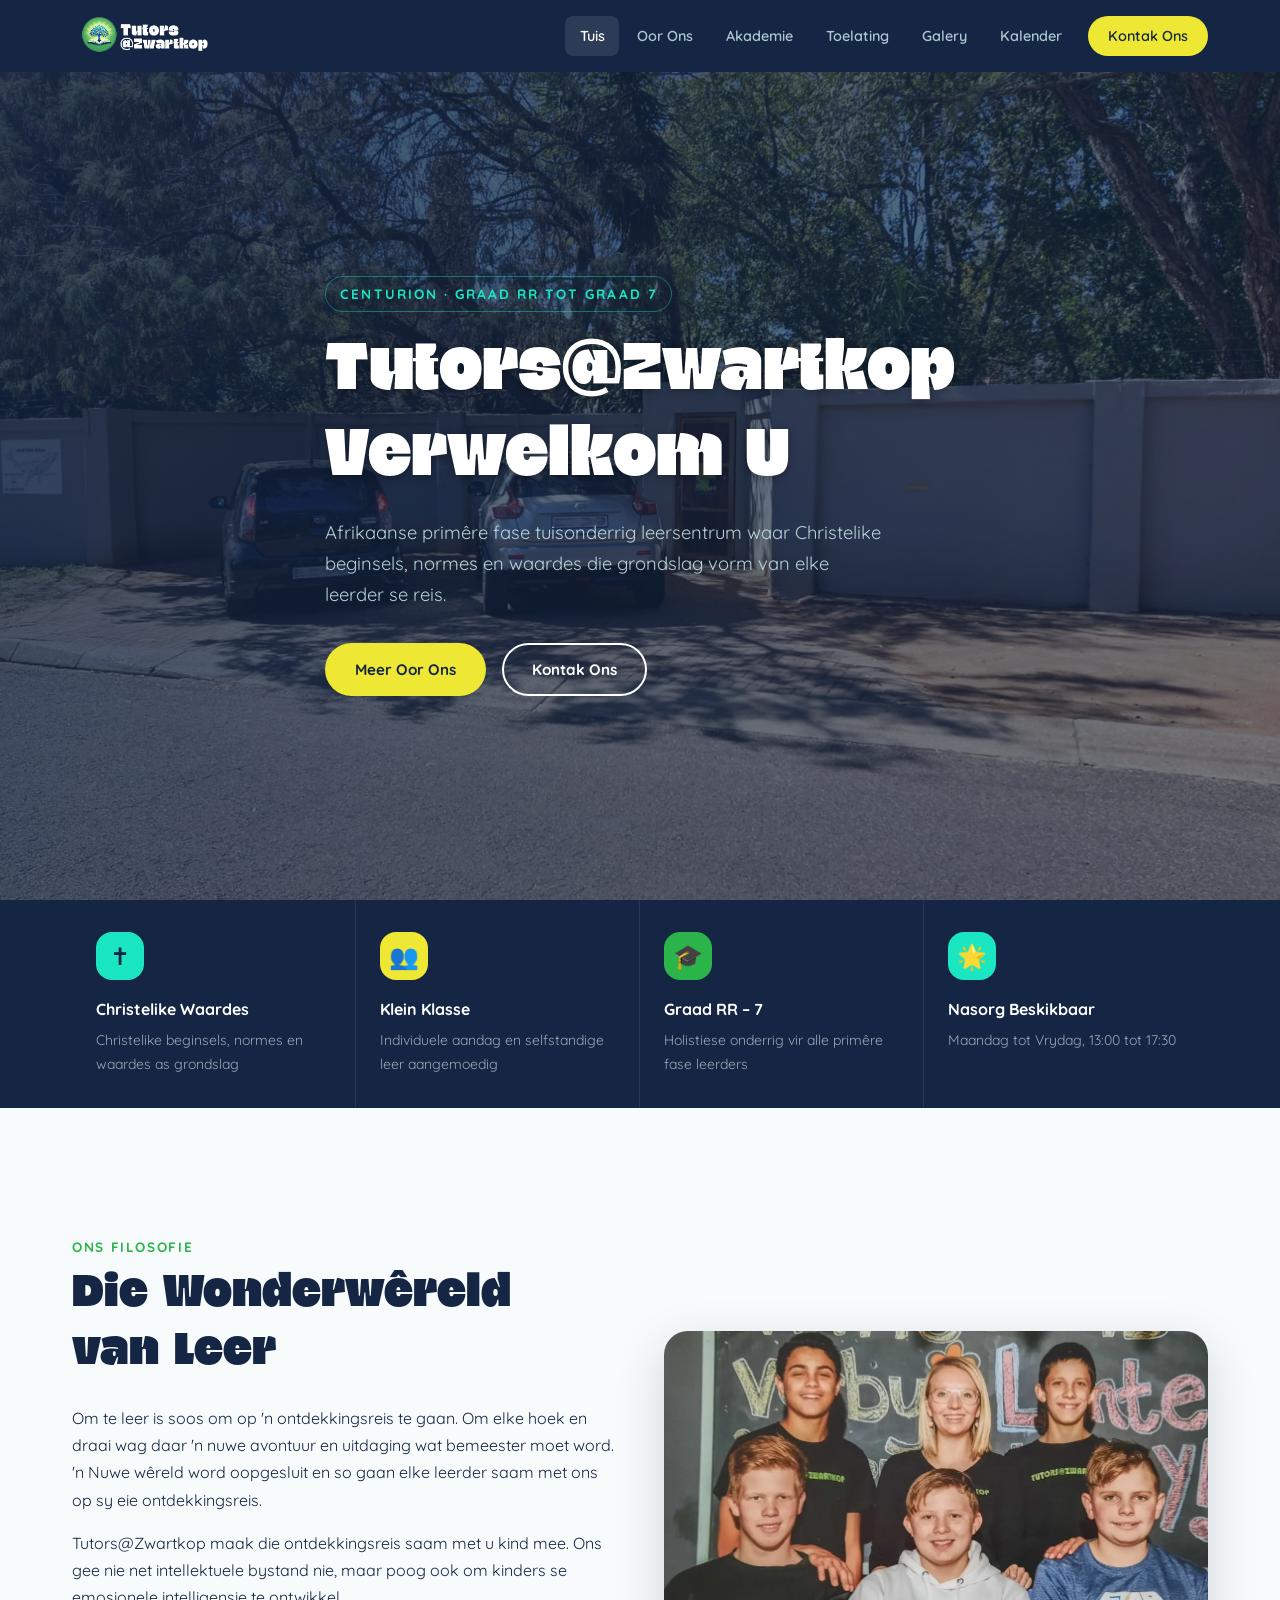
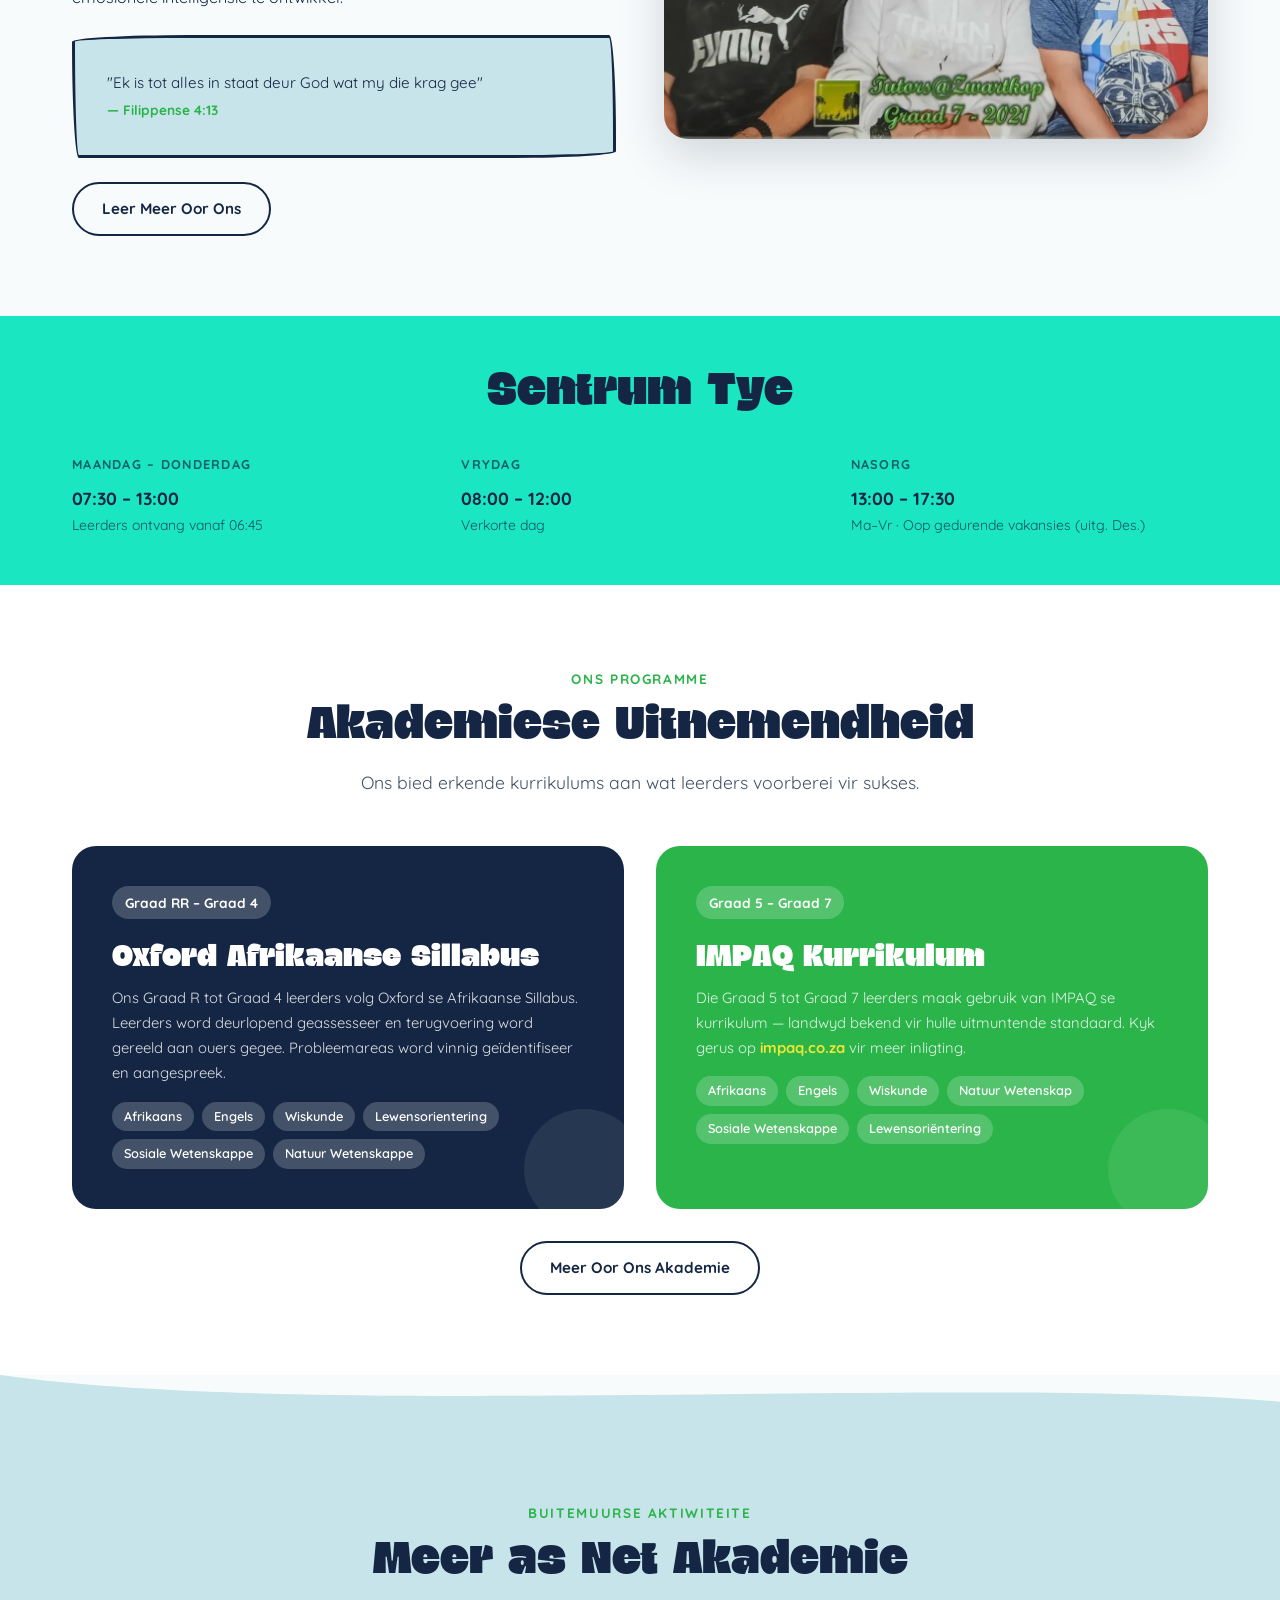
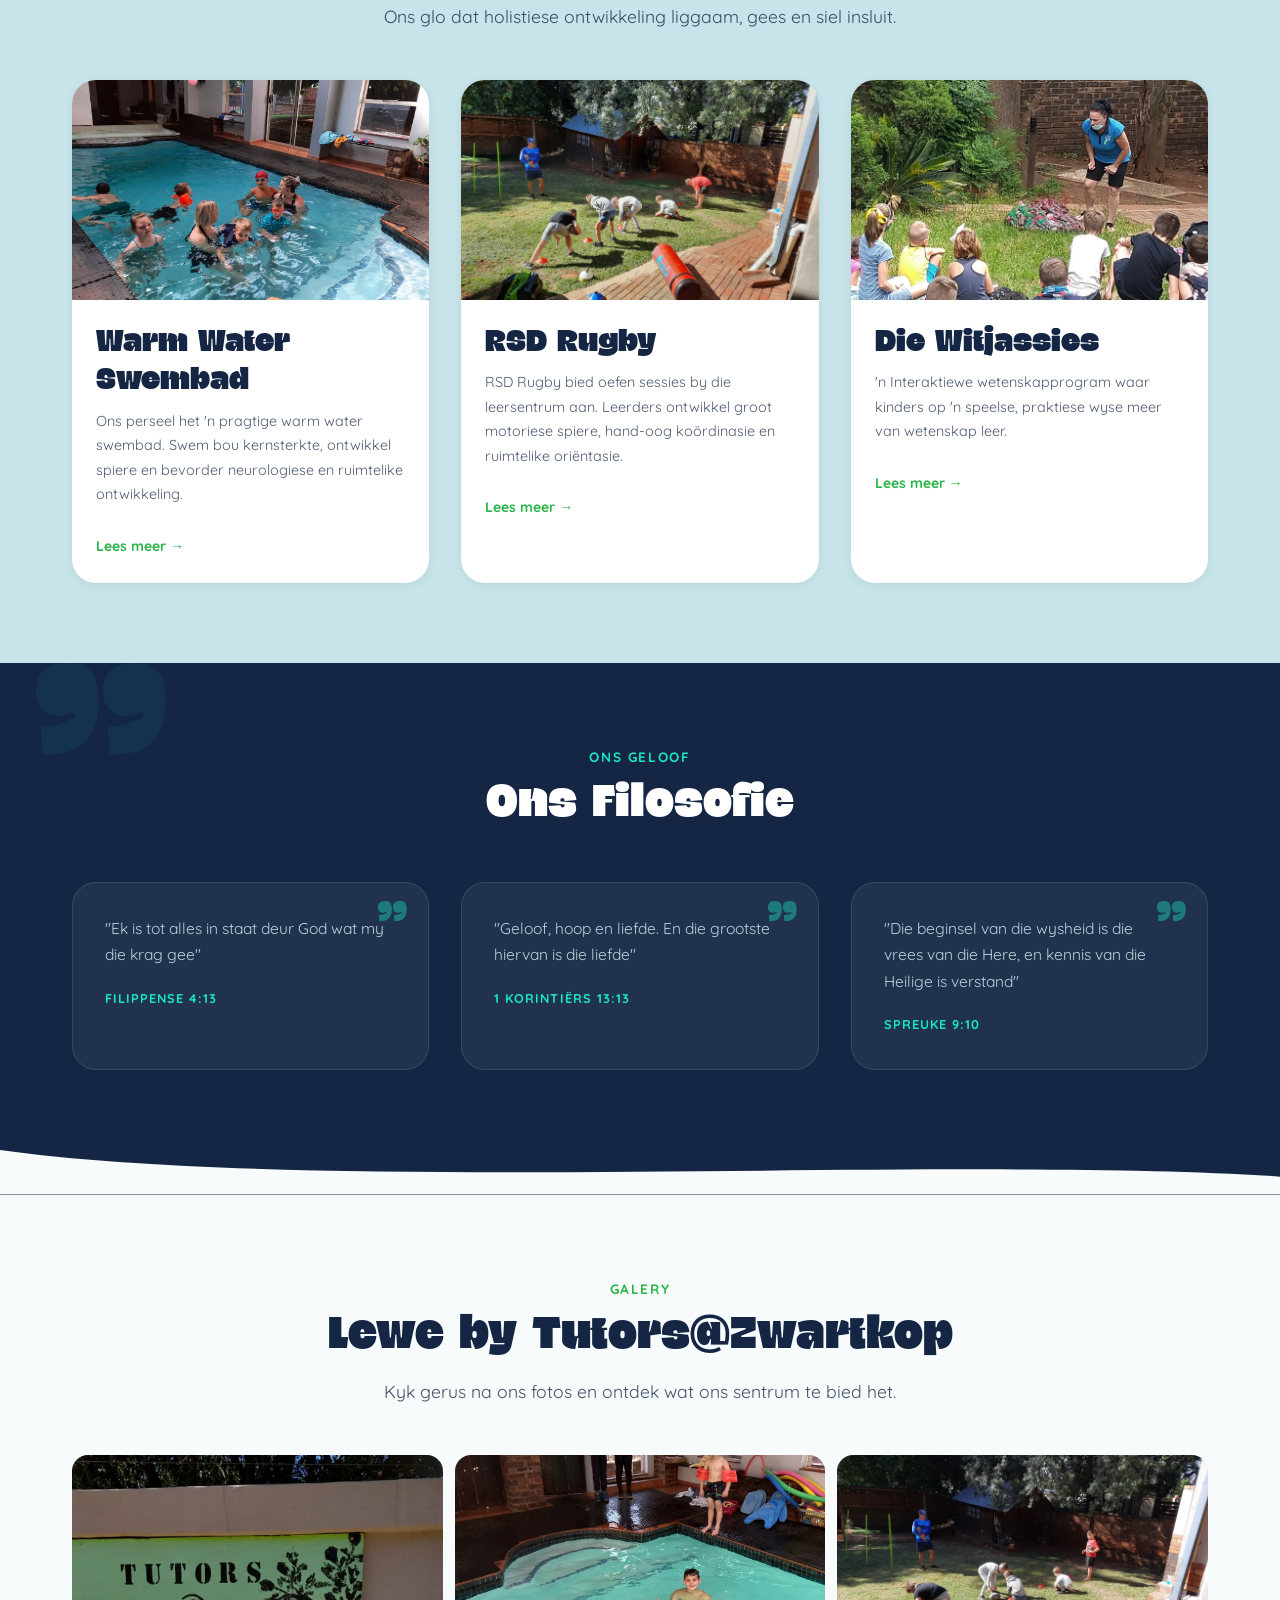
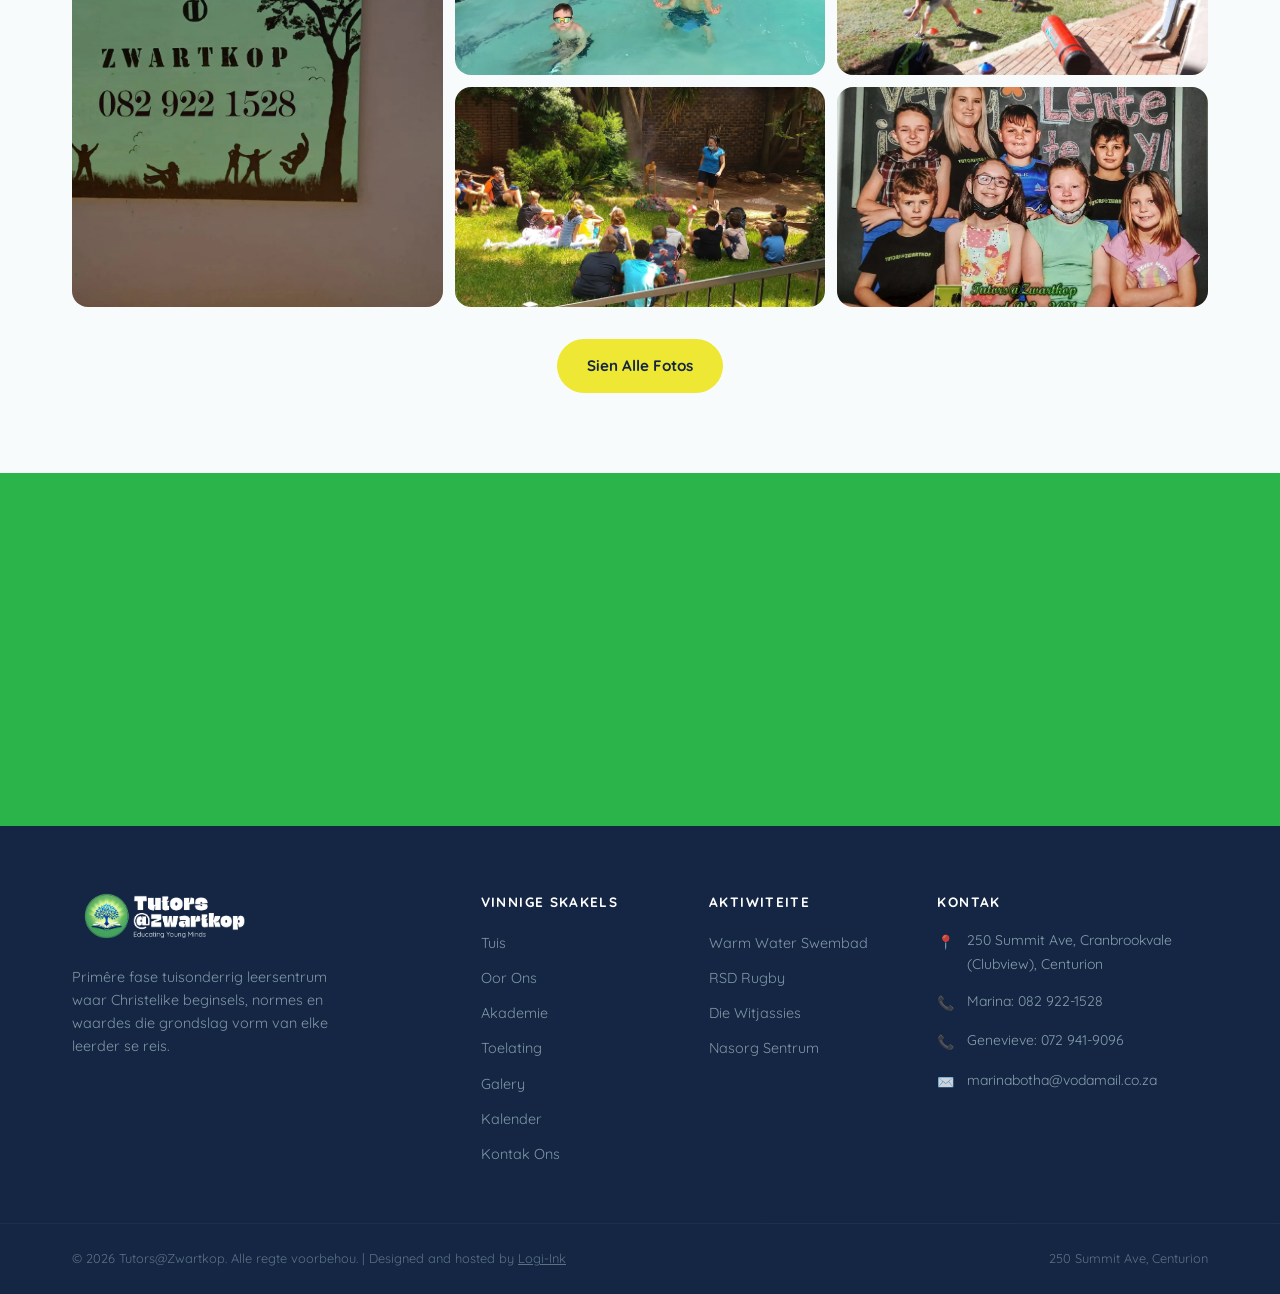
==== commit 5dbc41aa: "done" ====
--- a/index.html
+++ b/index.html
@@ -3,8 +3,35 @@
 <head>
   <meta charset="UTF-8">
   <meta name="viewport" content="width=device-width, initial-scale=1.0">
-  <title>Tutors@Zwartkop — Afrikaanse Leersentrum Graad RR tot 7</title>
-  <meta name="description" content="Primêre fase tuisonderrig leersentrum waar Christelike beginsels, normes en waardes toegepas word. Graad RR tot Graad 7 in Centurion.">
+  <title>Tutors@Zwartkop | Afrikaanse Leersentrum Centurion | Graad RR–7</title>
+  <meta name="description" content="Tutors@Zwartkop is 'n Afrikaanse primêre fase leersentrum in Centurion (Clubview). Klein klasse, Christelike waardes, Oxford & IMPAQ kurrikulums, nasorg en buitemuurse aktiwiteite vir Graad RR tot Graad 7.">
+  <meta name="keywords" content="tutors zwartkop, leersentrum centurion, afrikaanse leersentrum, tuisonderrig centurion, graad rr tot 7, nasorg centurion, clubview leersentrum, oxford sillabus, impaq kurrikulum, christelike skool centurion, primêre fase onderwys, klein klasse, swembad, rsd rugby, die witjassies, tutors at zwartkop">
+  <meta name="author" content="Tutors@Zwartkop">
+  <meta name="robots" content="index, follow">
+  <link rel="canonical" href="https://tutorsatzwartkop.co.za/">
+
+  <!-- Open Graph -->
+  <meta property="og:type" content="website">
+  <meta property="og:url" content="https://tutorsatzwartkop.co.za/">
+  <meta property="og:title" content="Tutors@Zwartkop | Afrikaanse Leersentrum Centurion">
+  <meta property="og:description" content="Afrikaanse primêre fase leersentrum in Centurion. Klein klasse, Christelike waardes, Oxford & IMPAQ kurrikulums vir Graad RR tot Graad 7. Nasorg ook beskikbaar.">
+  <meta property="og:image" content="https://tutorsatzwartkop.co.za/assets/social/og-image.webp">
+  <meta property="og:image:width" content="1200">
+  <meta property="og:image:height" content="630">
+  <meta property="og:locale" content="af_ZA">
+  <meta property="og:site_name" content="Tutors@Zwartkop">
+
+  <!-- Twitter Card -->
+  <meta name="twitter:card" content="summary_large_image">
+  <meta name="twitter:title" content="Tutors@Zwartkop | Afrikaanse Leersentrum Centurion">
+  <meta name="twitter:description" content="Afrikaanse primêre fase leersentrum in Centurion. Klein klasse, Christelike waardes, Oxford & IMPAQ kurrikulums vir Graad RR tot Graad 7.">
+  <meta name="twitter:image" content="https://tutorsatzwartkop.co.za/assets/social/twitter-card.webp">
+
+  <!-- Local SEO -->
+  <meta name="geo.region" content="ZA-GP">
+  <meta name="geo.placename" content="Centurion, Gauteng">
+  <meta name="geo.position" content="-25.8584;28.1929">
+  <meta name="ICBM" content="-25.8584, 28.1929">
   <link rel="icon" href="favicon.svg" type="image/svg+xml">
   <link rel="stylesheet" href="style.css">
   <link rel="preload" as="image" href="assets/images/facility/001.webp" fetchpriority="high">
@@ -110,11 +137,11 @@
             <a href="about.html" class="btn btn-outline" style="margin-top:1.5rem;">Leer Meer Oor Ons</a>
           </div>
           <div class="fade-up">
-            <div style="border-radius: var(--radius-lg); overflow:hidden; box-shadow: var(--shadow-lg);">
+            <div style="border-radius: var(--radius-lg); overflow:hidden; box-shadow: var(--shadow-lg); aspect-ratio: 4/3;">
               <img
                 src="assets/images/class_photos/001.webp"
                 alt="Leerders in die klaskamer"
-                style="width:100%; height:420px; object-fit:cover; display:block;"
+                style="width:100%; height:100%; object-fit:cover; display:block;"
               >
             </div>
           </div>
--- a/style.css
+++ b/style.css
@@ -582,20 +582,17 @@
 }
 
 .tutor-photo {
-  width: 100%;
-  aspect-ratio: 4 / 3;
-  background-color: var(--color-light-blue);
-  overflow: hidden;
-  display: flex;
-  align-items: flex-end;
+  display: flex;
+  align-items: center;
   justify-content: center;
+  padding: 1.75rem 1.75rem 0;
+  background-color: transparent;
 }
 
 .tutor-photo img {
-  width: 100%;
-  height: 100%;
-  object-fit: cover;
-  object-position: top center;
+  width: 280px;
+  height: 280px;
+  object-fit: contain;
 }
 
 .tutor-info {
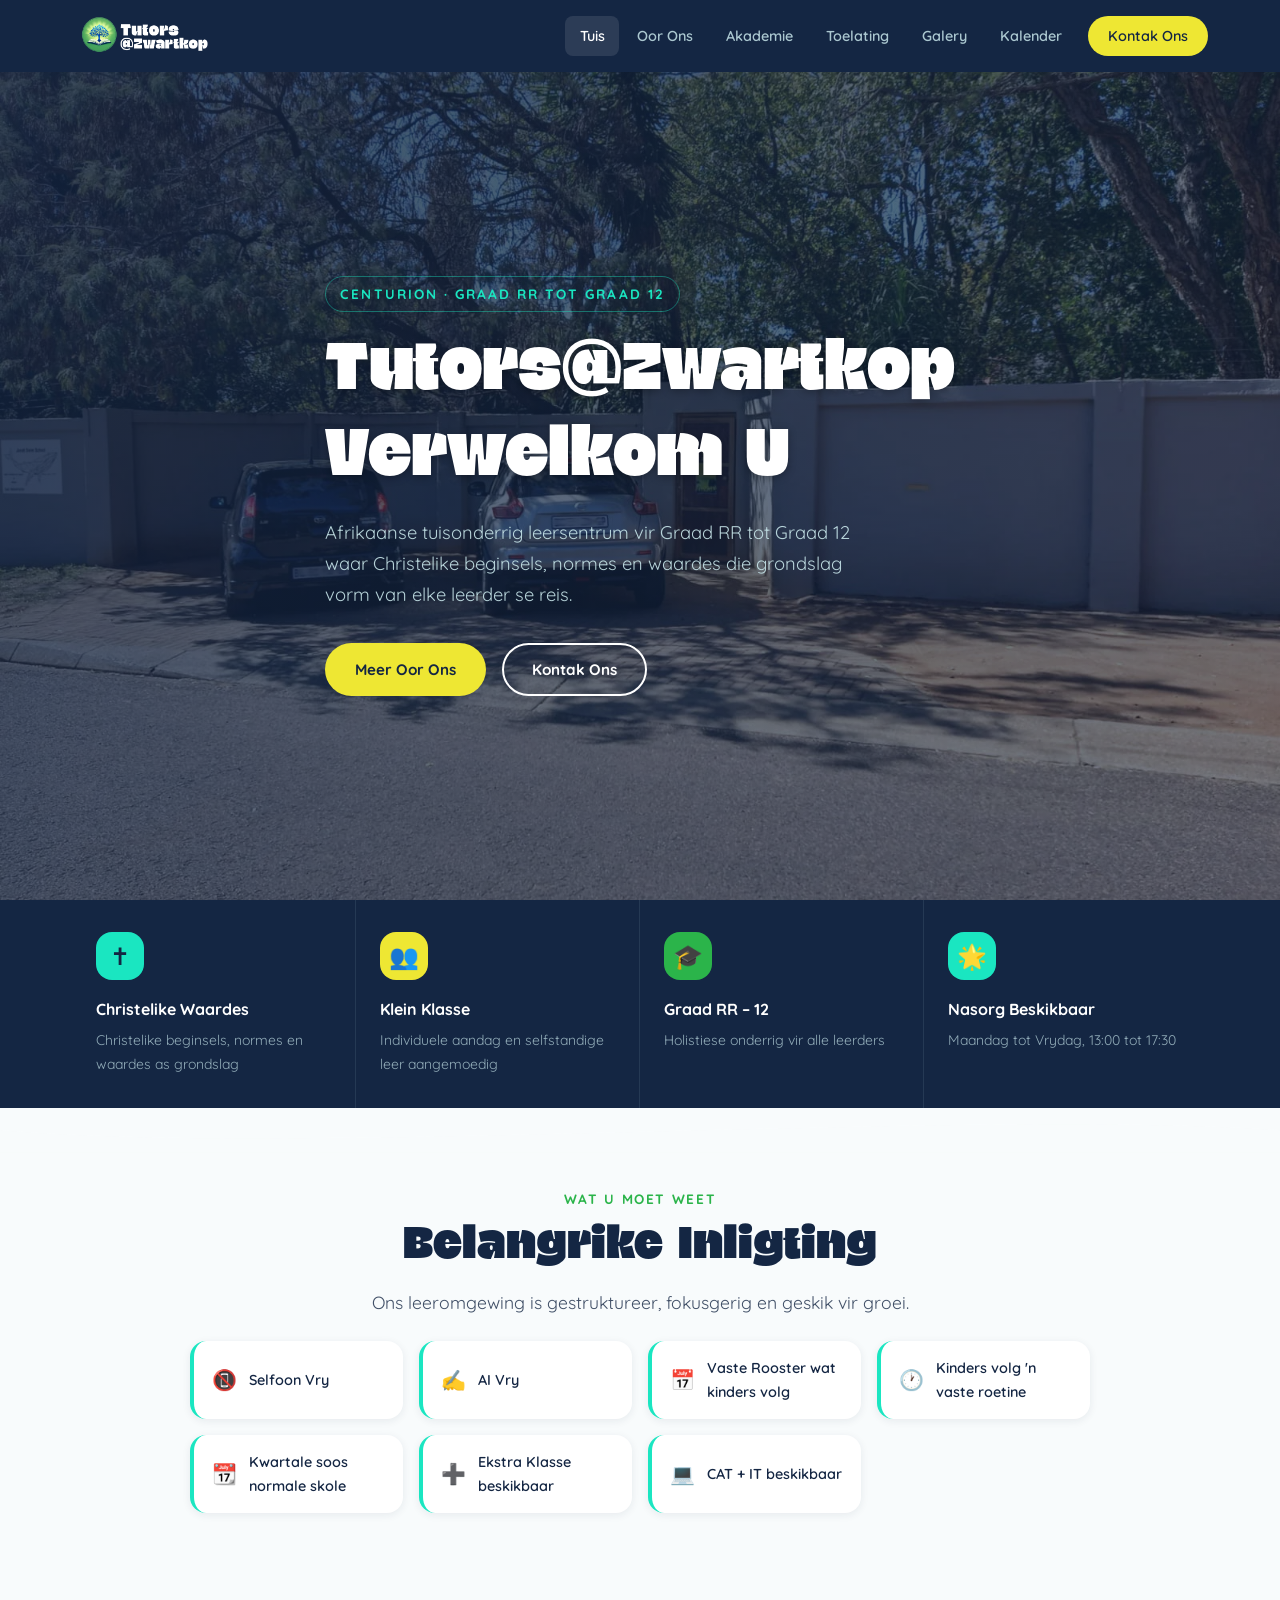
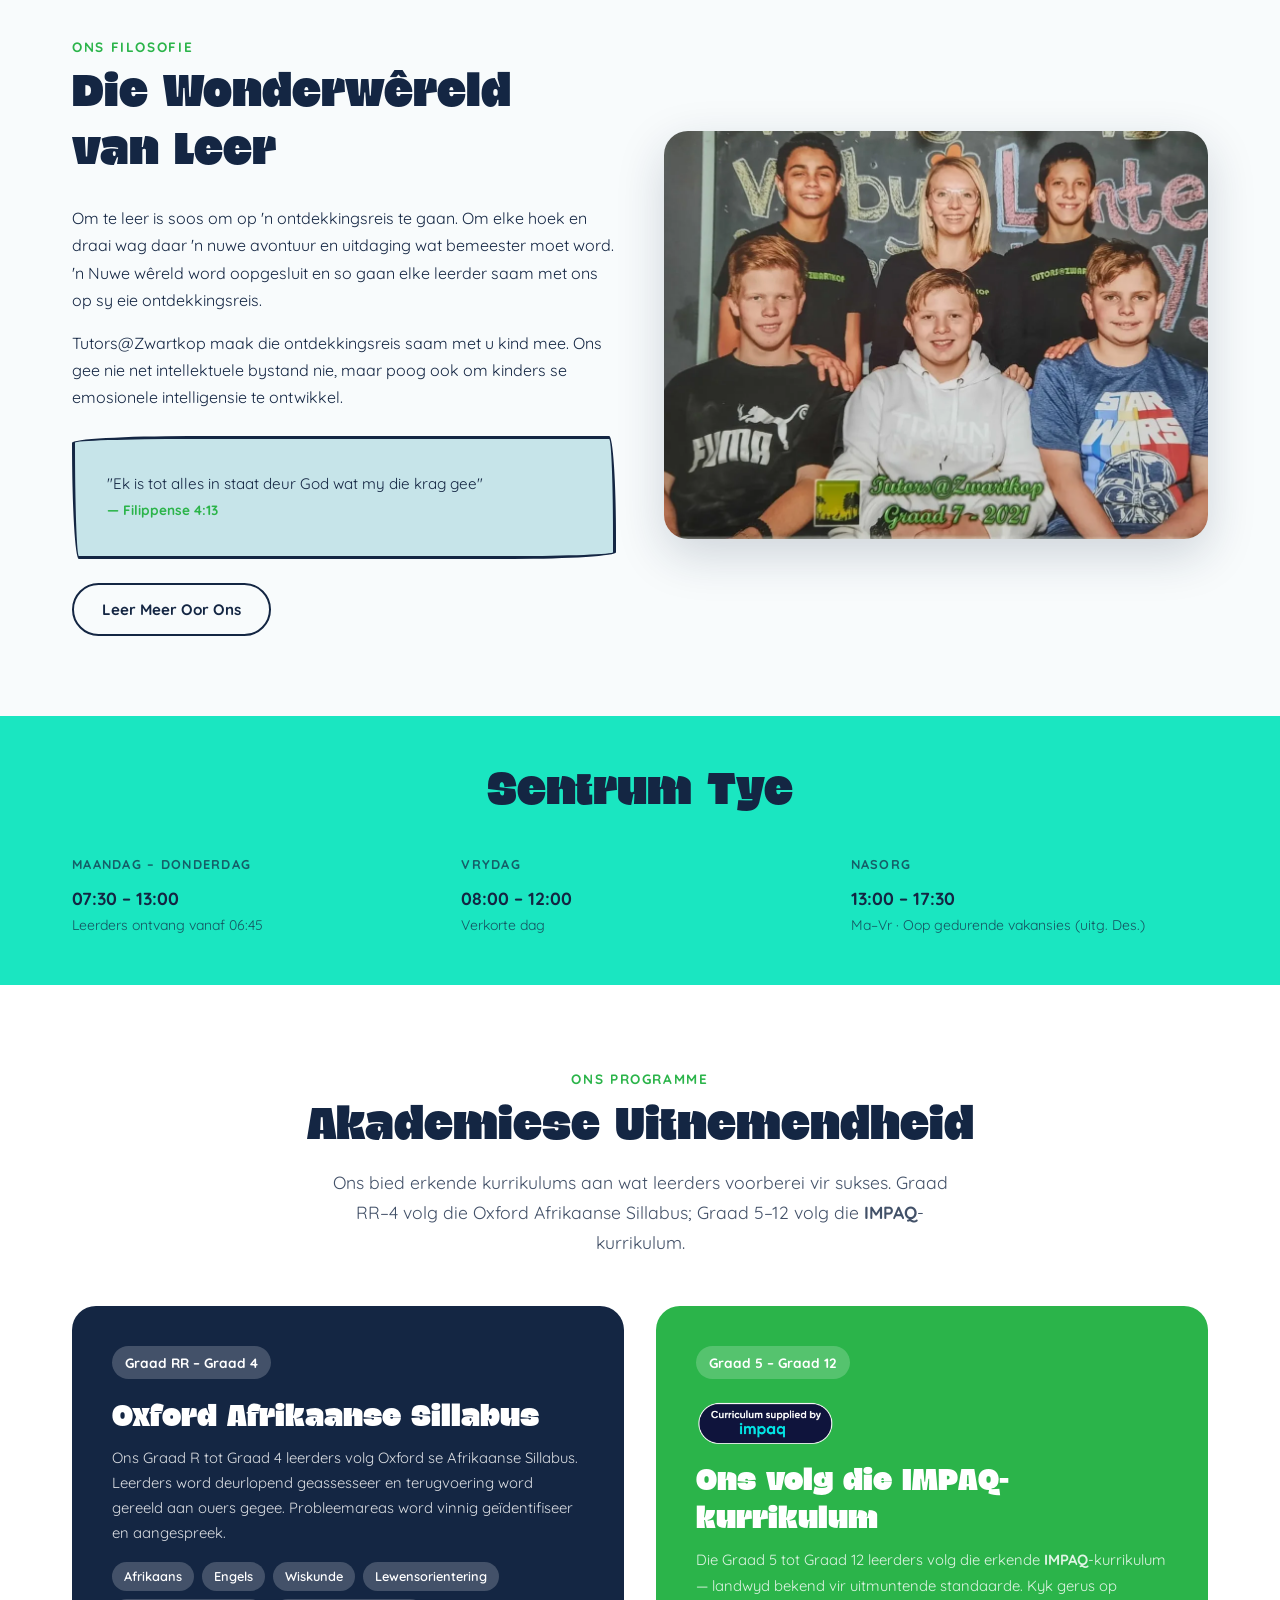
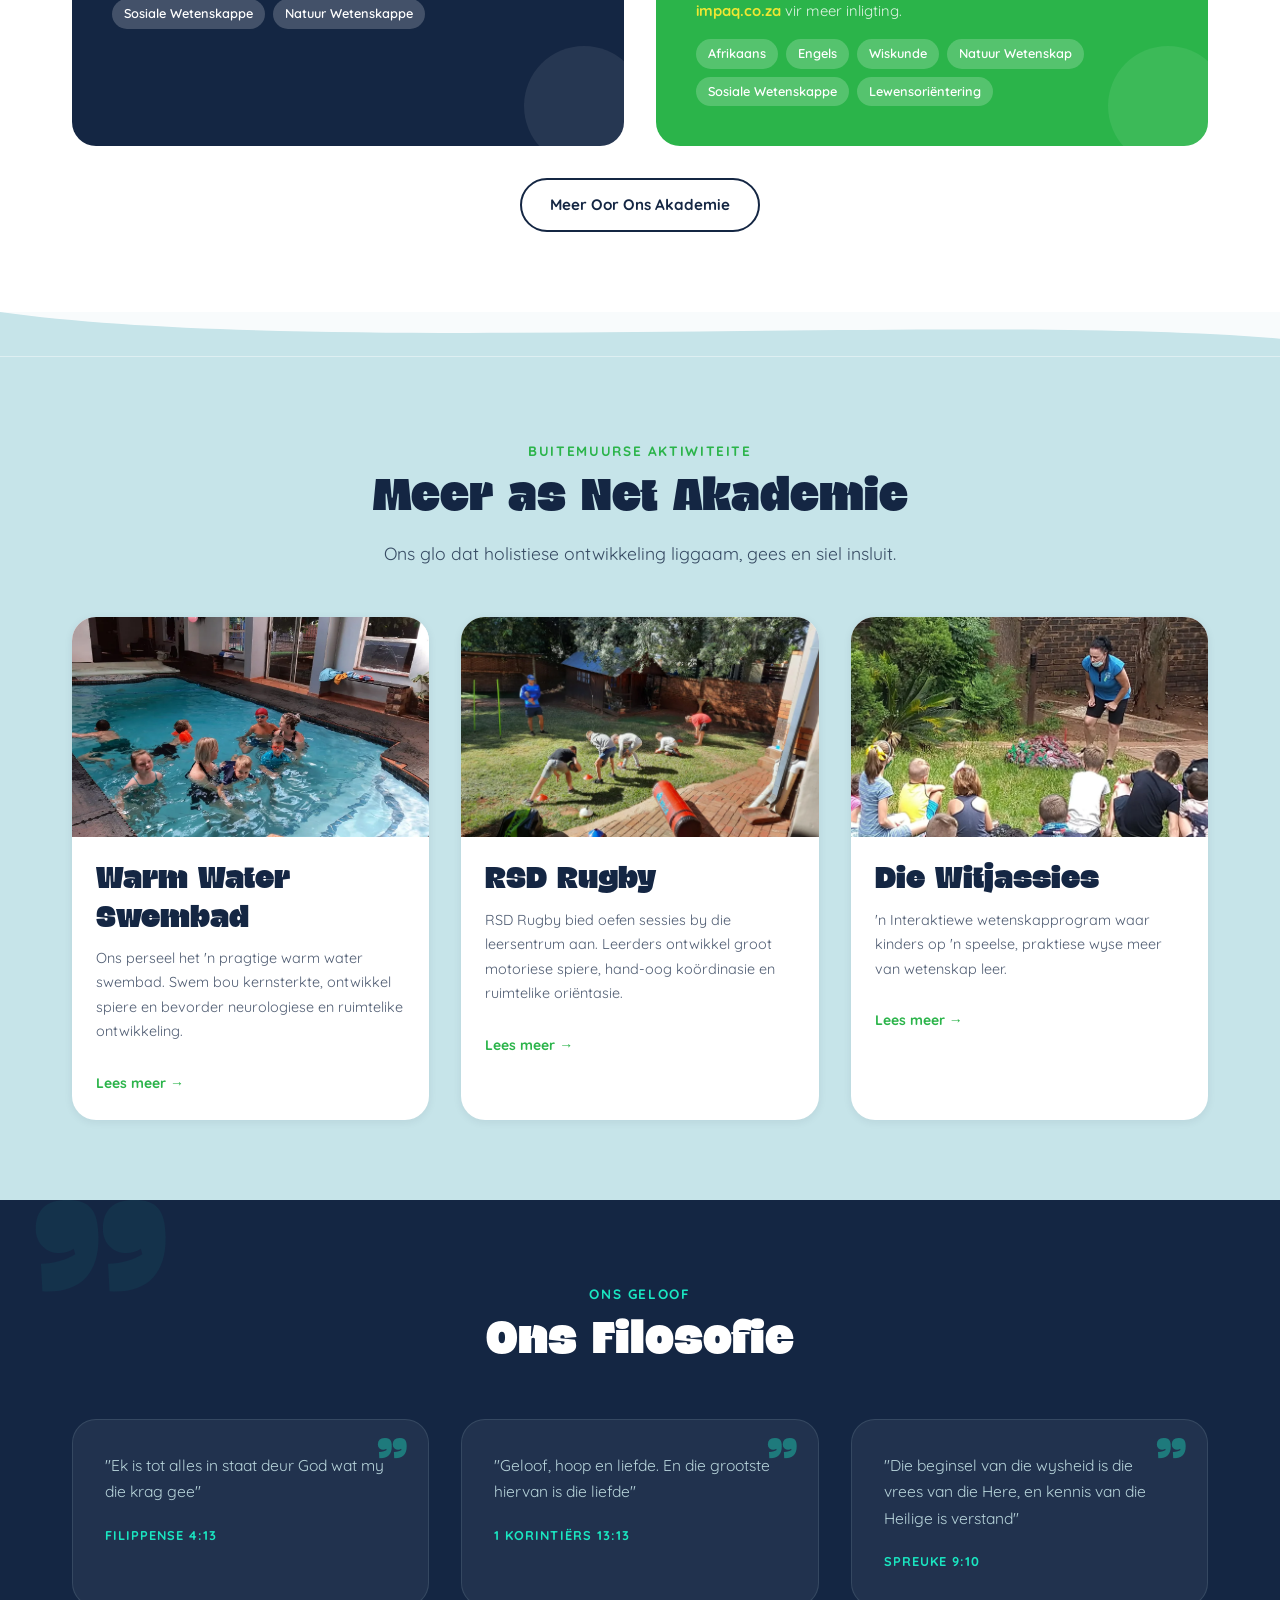
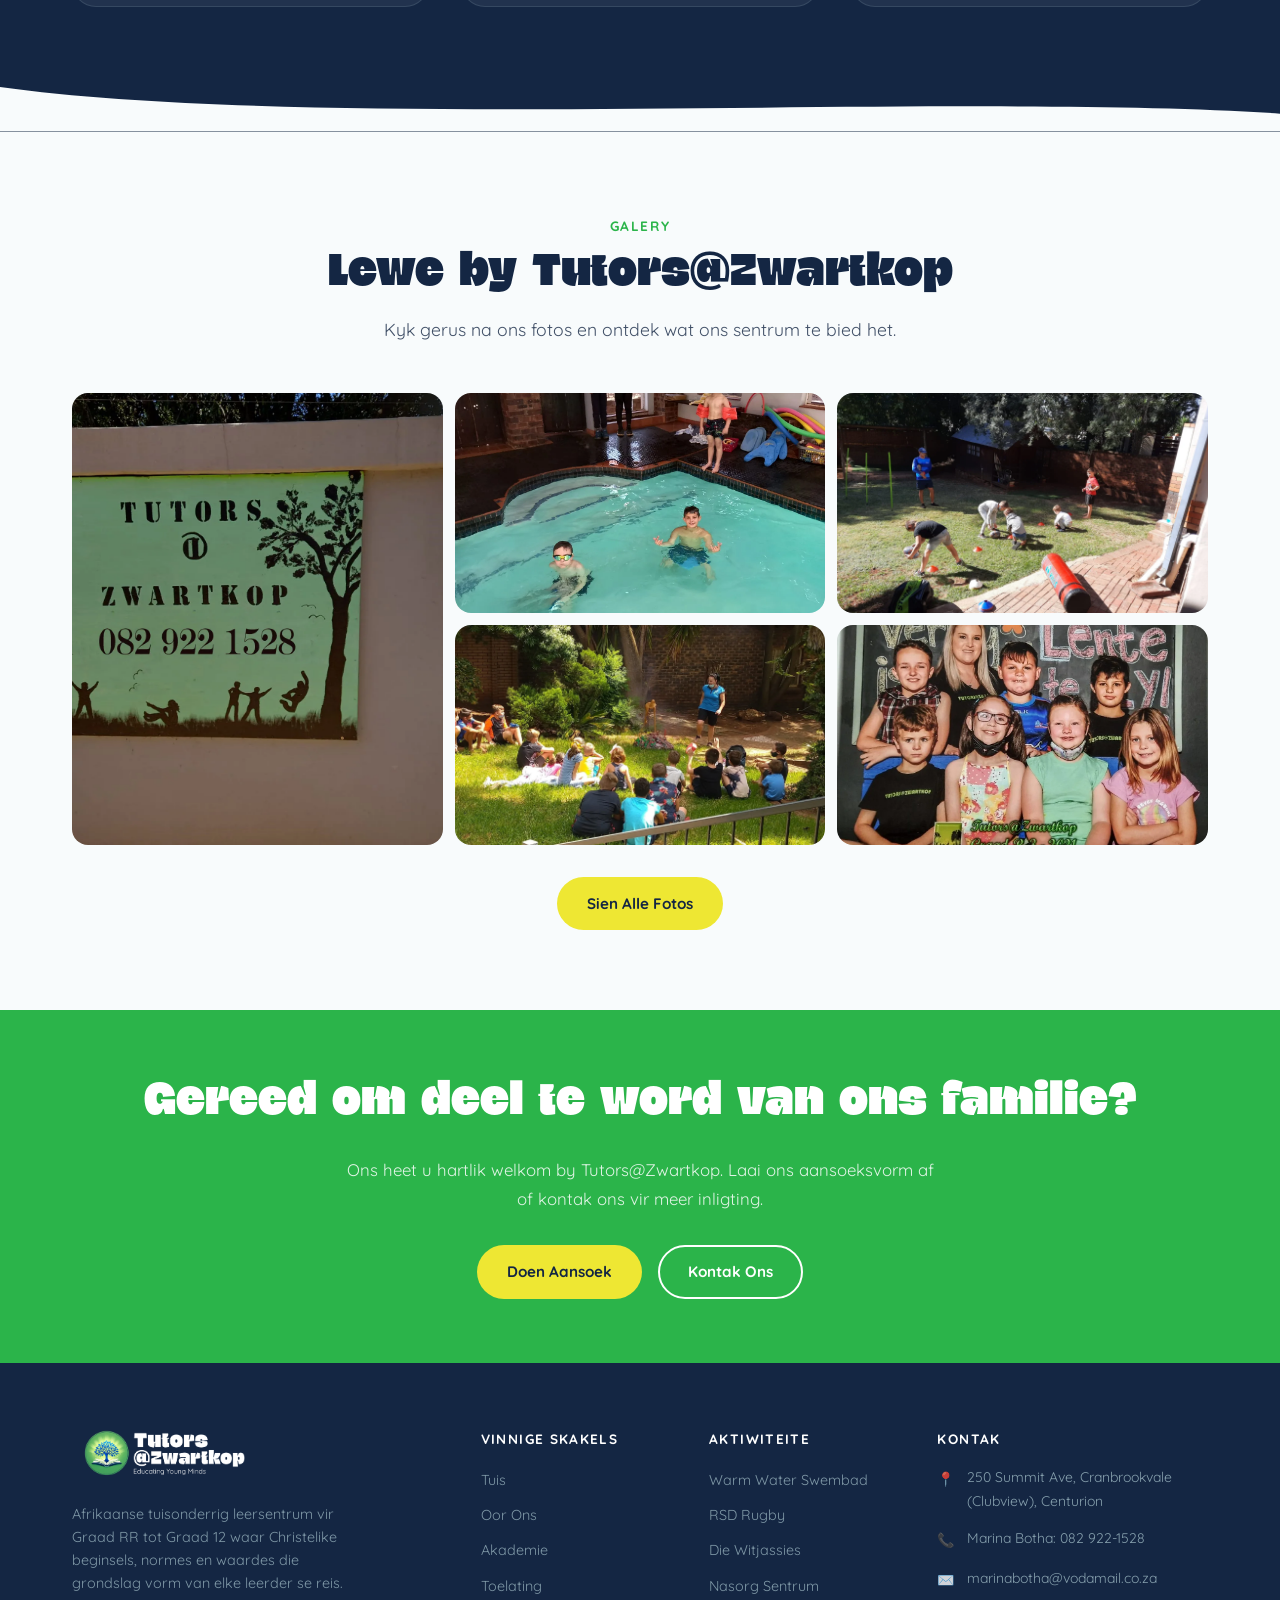
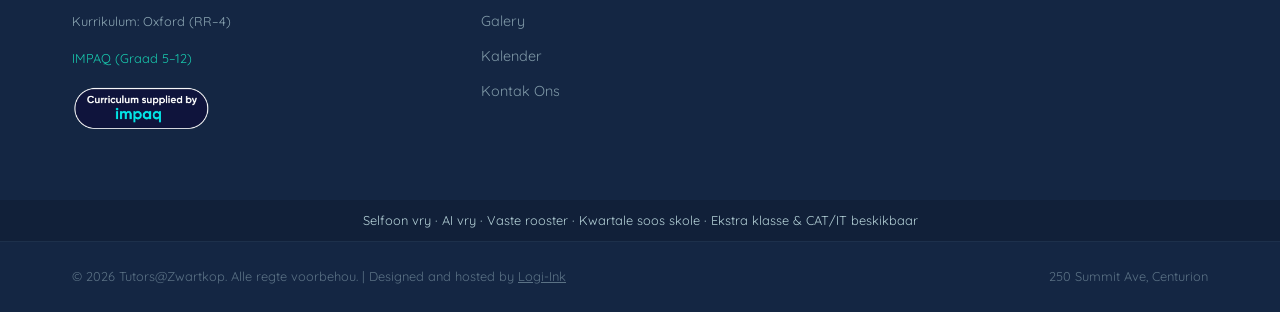
==== commit e433eebe: "done 2" ====
--- a/index.html
+++ b/index.html
@@ -3,9 +3,9 @@
 <head>
   <meta charset="UTF-8">
   <meta name="viewport" content="width=device-width, initial-scale=1.0">
-  <title>Tutors@Zwartkop | Afrikaanse Leersentrum Centurion | Graad RR–7</title>
-  <meta name="description" content="Tutors@Zwartkop is 'n Afrikaanse primêre fase leersentrum in Centurion (Clubview). Klein klasse, Christelike waardes, Oxford & IMPAQ kurrikulums, nasorg en buitemuurse aktiwiteite vir Graad RR tot Graad 7.">
-  <meta name="keywords" content="tutors zwartkop, leersentrum centurion, afrikaanse leersentrum, tuisonderrig centurion, graad rr tot 7, nasorg centurion, clubview leersentrum, oxford sillabus, impaq kurrikulum, christelike skool centurion, primêre fase onderwys, klein klasse, swembad, rsd rugby, die witjassies, tutors at zwartkop">
+  <title>Tutors@Zwartkop | Afrikaanse Leersentrum Centurion | Graad RR–12</title>
+  <meta name="description" content="Tutors@Zwartkop is 'n Afrikaanse leersentrum in Centurion (Clubview). Klein klasse, Christelike waardes, Oxford & IMPAQ kurrikulums, nasorg en buitemuurse aktiwiteite vir Graad RR tot Graad 12.">
+  <meta name="keywords" content="tutors zwartkop, leersentrum centurion, afrikaanse leersentrum, tuisonderrig centurion, graad rr tot 12, nasorg centurion, clubview leersentrum, oxford sillabus, impaq kurrikulum, christelike skool centurion, klein klasse, swembad, rsd rugby, die witjassies, tutors at zwartkop">
   <meta name="author" content="Tutors@Zwartkop">
   <meta name="robots" content="index, follow">
   <link rel="canonical" href="https://tutorsatzwartkop.co.za/">
@@ -14,7 +14,7 @@
   <meta property="og:type" content="website">
   <meta property="og:url" content="https://tutorsatzwartkop.co.za/">
   <meta property="og:title" content="Tutors@Zwartkop | Afrikaanse Leersentrum Centurion">
-  <meta property="og:description" content="Afrikaanse primêre fase leersentrum in Centurion. Klein klasse, Christelike waardes, Oxford & IMPAQ kurrikulums vir Graad RR tot Graad 7. Nasorg ook beskikbaar.">
+  <meta property="og:description" content="Afrikaanse leersentrum in Centurion. Klein klasse, Christelike waardes, Oxford & IMPAQ kurrikulums vir Graad RR tot Graad 12. Nasorg ook beskikbaar.">
   <meta property="og:image" content="https://tutorsatzwartkop.co.za/assets/social/og-image.webp">
   <meta property="og:image:width" content="1200">
   <meta property="og:image:height" content="630">
@@ -24,7 +24,7 @@
   <!-- Twitter Card -->
   <meta name="twitter:card" content="summary_large_image">
   <meta name="twitter:title" content="Tutors@Zwartkop | Afrikaanse Leersentrum Centurion">
-  <meta name="twitter:description" content="Afrikaanse primêre fase leersentrum in Centurion. Klein klasse, Christelike waardes, Oxford & IMPAQ kurrikulums vir Graad RR tot Graad 7.">
+  <meta name="twitter:description" content="Afrikaanse leersentrum in Centurion. Klein klasse, Christelike waardes, Oxford & IMPAQ kurrikulums vir Graad RR tot Graad 12.">
   <meta name="twitter:image" content="https://tutorsatzwartkop.co.za/assets/social/twitter-card.webp">
 
   <!-- Local SEO -->
@@ -56,10 +56,10 @@
       <div class="hero-overlay"></div>
       <div class="container">
         <div class="hero-content">
-          <span class="hero-eyebrow">Centurion · Graad RR tot Graad 7</span>
+          <span class="hero-eyebrow">Centurion · Graad RR tot Graad 12</span>
           <h1>Tutors@Zwartkop<br>Verwelkom U</h1>
           <p class="hero-subtitle">
-            Afrikaanse primêre fase tuisonderrig leersentrum waar Christelike beginsels, 
+            Afrikaanse tuisonderrig leersentrum vir Graad RR tot Graad 12 waar Christelike beginsels, 
             normes en waardes die grondslag vorm van elke leerder se reis.
           </p>
           <div class="btn-group">
@@ -88,8 +88,8 @@
           </div>
           <div class="feature-item fade-up">
             <div class="feature-icon bg-green">🎓</div>
-            <h4>Graad RR – 7</h4>
-            <p>Holistiese onderrig vir alle primêre fase leerders</p>
+            <h4>Graad RR – 12</h4>
+            <p>Holistiese onderrig vir alle leerders</p>
           </div>
           <div class="feature-item fade-up">
             <div class="feature-icon" style="background-color: var(--color-teal);">🌟</div>
@@ -106,6 +106,49 @@
         <path d="M0,25 C360,55 1080,0 1440,25 L1440,50 L0,50 Z" fill="var(--color-off-white)"/>
       </svg>
     </div>
+
+    <!-- =========================================================
+         Belangrike Inligting
+         ========================================================= -->
+    <section class="section bg-off-white" style="padding-top:2rem; padding-bottom:2.5rem;">
+      <div class="container">
+        <div class="section-header fade-up" style="margin-bottom:1.5rem;">
+          <span class="eyebrow">Wat U Moet Weet</span>
+          <h2>Belangrike Inligting</h2>
+          <p>Ons leeromgewing is gestruktureer, fokusgerig en geskik vir groei.</p>
+        </div>
+        <div class="info-badges fade-up">
+          <div class="info-badge">
+            <span class="info-badge-icon" aria-hidden="true">📵</span>
+            <span>Selfoon Vry</span>
+          </div>
+          <div class="info-badge">
+            <span class="info-badge-icon" aria-hidden="true">✍️</span>
+            <span>AI Vry</span>
+          </div>
+          <div class="info-badge">
+            <span class="info-badge-icon" aria-hidden="true">📅</span>
+            <span>Vaste Rooster wat kinders volg</span>
+          </div>
+          <div class="info-badge">
+            <span class="info-badge-icon" aria-hidden="true">🕐</span>
+            <span>Kinders volg 'n vaste roetine</span>
+          </div>
+          <div class="info-badge">
+            <span class="info-badge-icon" aria-hidden="true">📆</span>
+            <span>Kwartale soos normale skole</span>
+          </div>
+          <div class="info-badge">
+            <span class="info-badge-icon" aria-hidden="true">➕</span>
+            <span>Ekstra Klasse beskikbaar</span>
+          </div>
+          <div class="info-badge">
+            <span class="info-badge-icon" aria-hidden="true">💻</span>
+            <span>CAT + IT beskikbaar</span>
+          </div>
+        </div>
+      </div>
+    </section>
 
     <!-- =========================================================
          About Teaser
@@ -185,7 +228,7 @@
         <div class="section-header fade-up">
           <span class="eyebrow">Ons Programme</span>
           <h2>Akademiese Uitnemendheid</h2>
-          <p>Ons bied erkende kurrikulums aan wat leerders voorberei vir sukses.</p>
+          <p>Ons bied erkende kurrikulums aan wat leerders voorberei vir sukses. Graad RR–4 volg die Oxford Afrikaanse Sillabus; Graad 5–12 volg die <strong>IMPAQ</strong>-kurrikulum.</p>
         </div>
         <div class="curriculum-grid">
           <div class="curriculum-card bg-navy fade-up">
@@ -206,11 +249,14 @@
             </div>
           </div>
           <div class="curriculum-card bg-green fade-up">
-            <span class="grade-range">Graad 5 – Graad 7</span>
-            <h3>IMPAQ Kurrikulum</h3>
+            <span class="grade-range">Graad 5 – Graad 12</span>
+            <div style="margin-bottom:1rem;">
+              <img src="assets/logos/Impaq_logo.webp" alt="IMPAQ" style="max-height:48px; width:auto; display:block;" width="140" height="48">
+            </div>
+            <h3>Ons volg die IMPAQ-kurrikulum</h3>
             <p>
-              Die Graad 5 tot Graad 7 leerders maak gebruik van IMPAQ se kurrikulum — 
-              landwyd bekend vir hulle uitmuntende standaard. Kyk gerus op 
+              Die Graad 5 tot Graad 12 leerders volg die erkende <strong>IMPAQ</strong>-kurrikulum — 
+              landwyd bekend vir uitmuntende standaarde. Kyk gerus op 
               <a href="https://www.impaq.co.za/" target="_blank" rel="noopener" style="color:var(--color-yellow); font-weight:700;">impaq.co.za</a> 
               vir meer inligting.
             </p>
--- a/style.css
+++ b/style.css
@@ -557,6 +557,34 @@
   background-color: var(--color-light-blue);
 }
 
+/* Belangrike Inligting badges */
+.info-badges {
+  display: grid;
+  grid-template-columns: repeat(auto-fill, minmax(200px, 1fr));
+  gap: 1rem;
+  max-width: 900px;
+  margin: 0 auto;
+}
+
+.info-badge {
+  display: flex;
+  align-items: center;
+  gap: 0.75rem;
+  padding: 0.9rem 1.1rem;
+  background: var(--color-white);
+  border-radius: var(--radius-md);
+  box-shadow: var(--shadow-sm);
+  font-size: 0.9rem;
+  font-weight: 600;
+  color: var(--color-navy);
+  border-left: 4px solid var(--color-teal);
+}
+
+.info-badge-icon {
+  font-size: 1.25rem;
+  flex-shrink: 0;
+}
+
 /* =============================================================
    Team / Tutor Cards
    ============================================================= */
@@ -1434,6 +1462,8 @@
 
   .feature-strip-inner { grid-template-columns: 1fr; }
 
+  .info-badges { grid-template-columns: 1fr; }
+
   .contact-grid { grid-template-columns: 1fr; }
 
   .hero-content { padding: 2rem 1.25rem; }
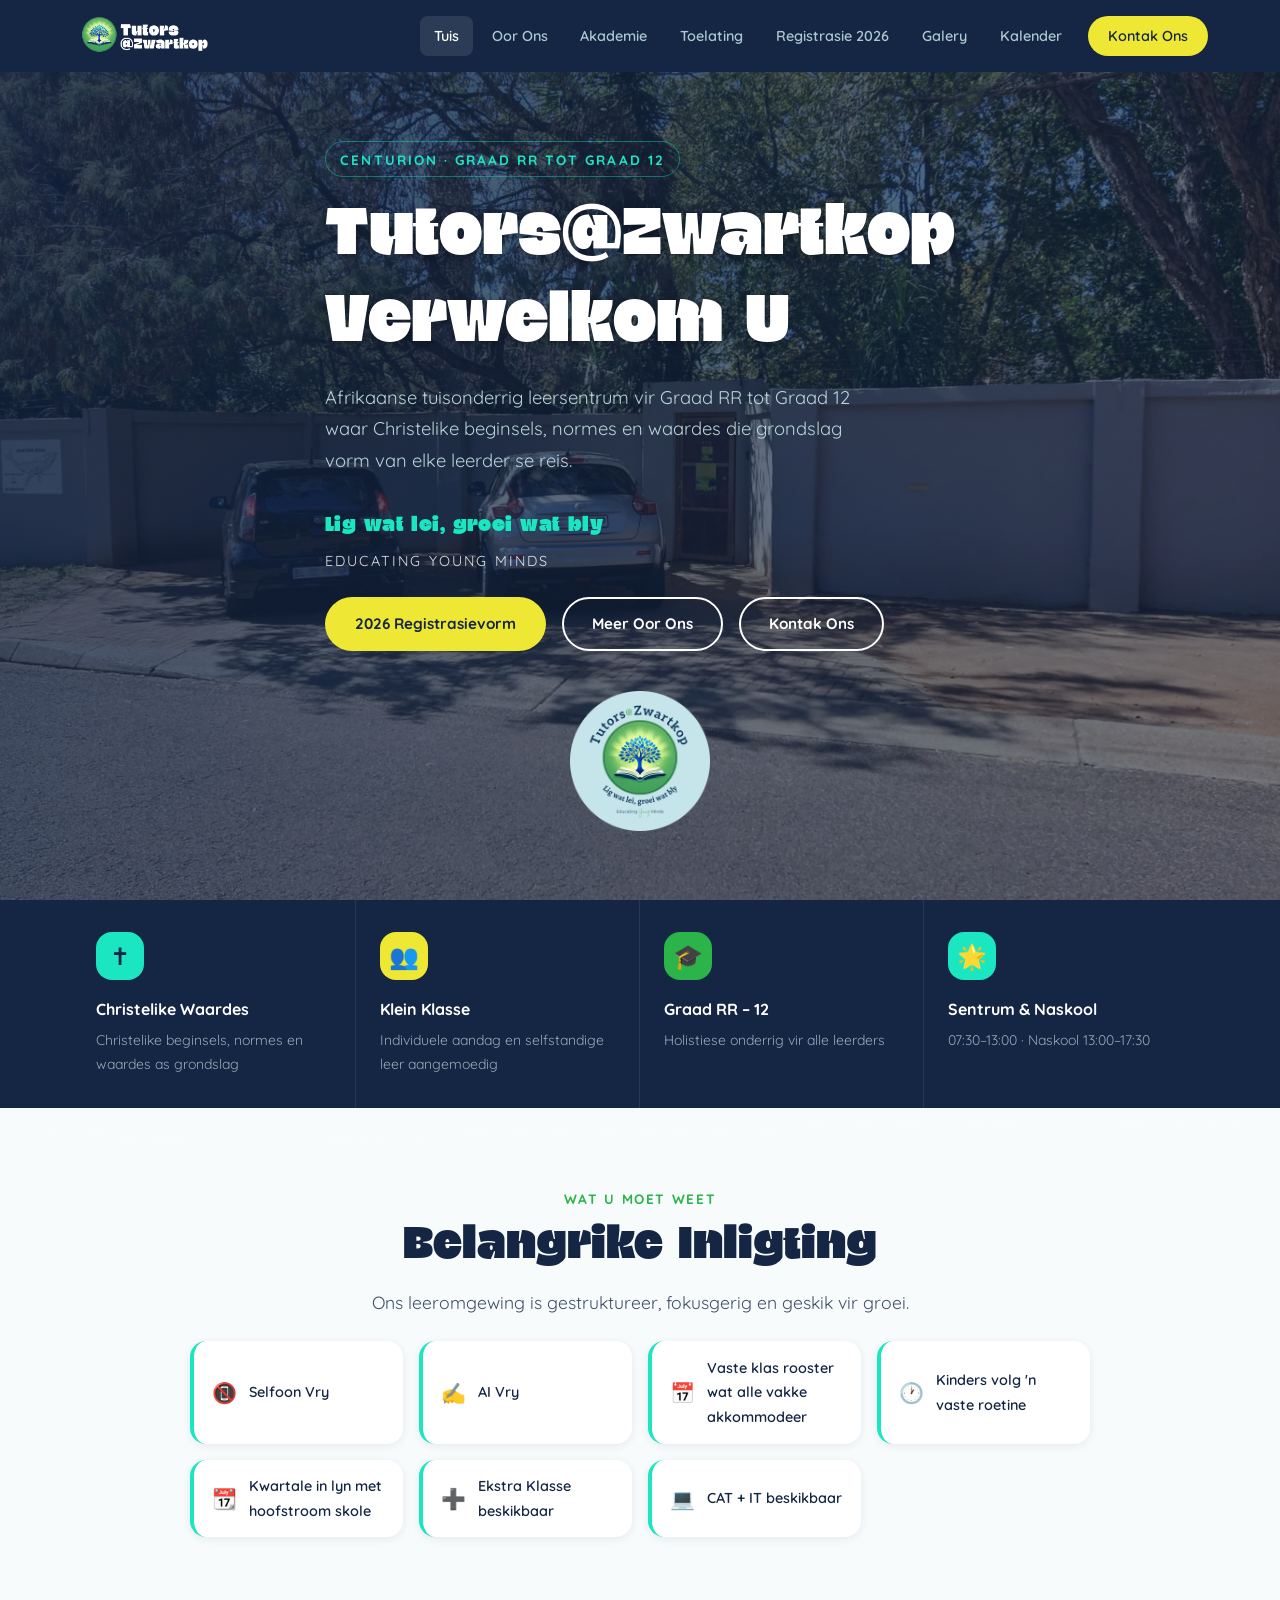
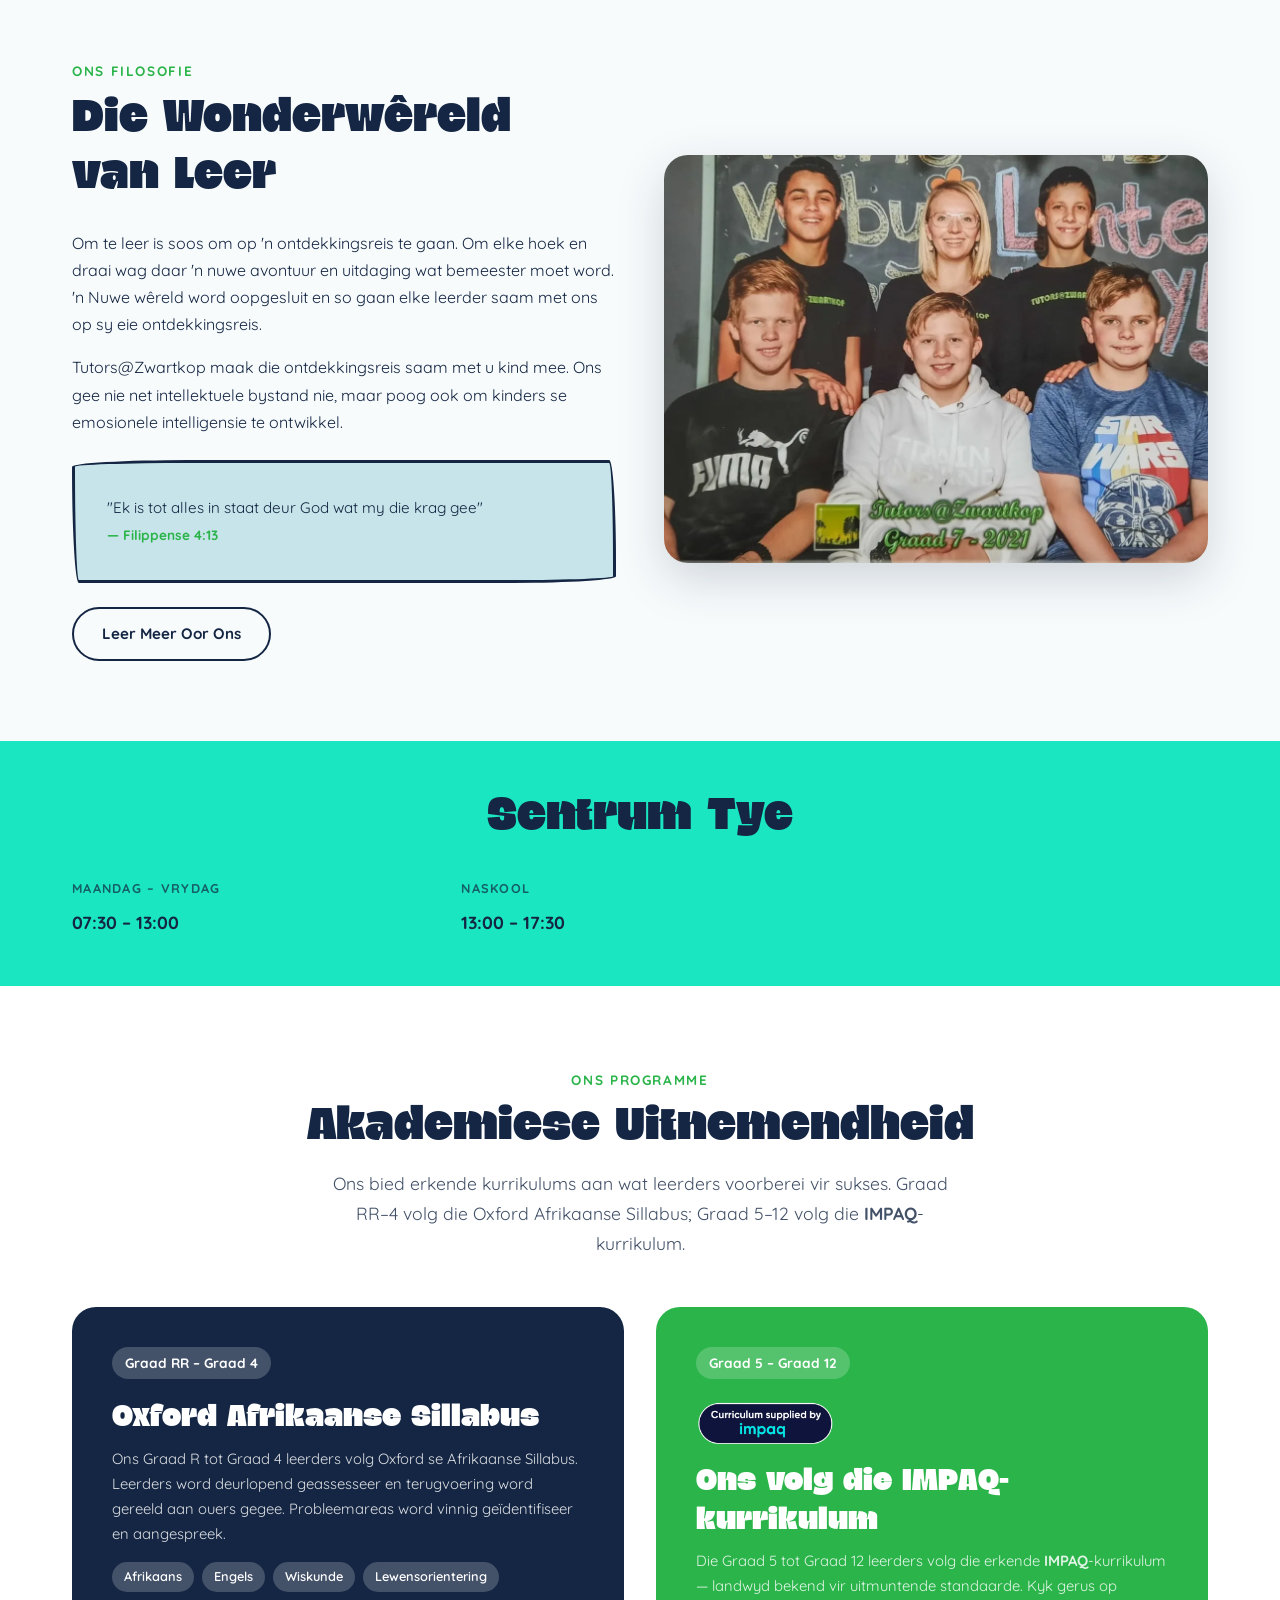
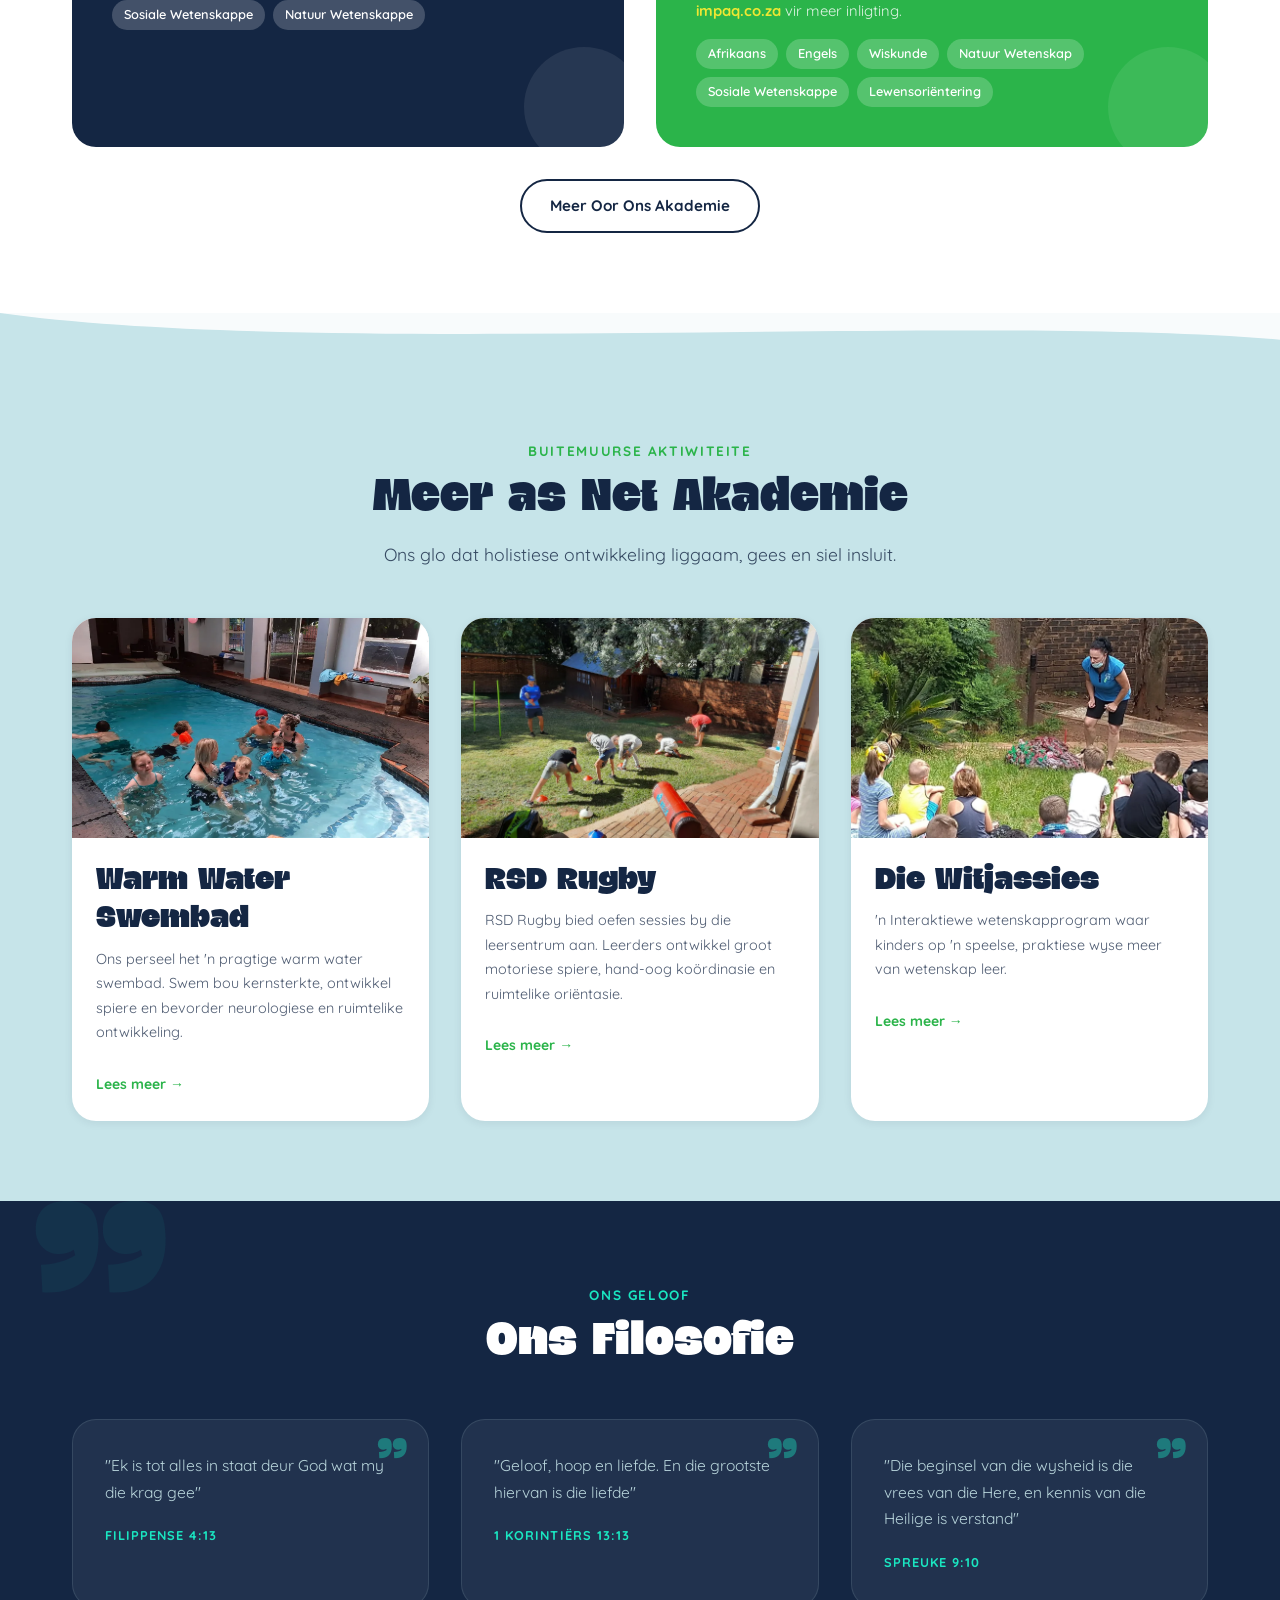
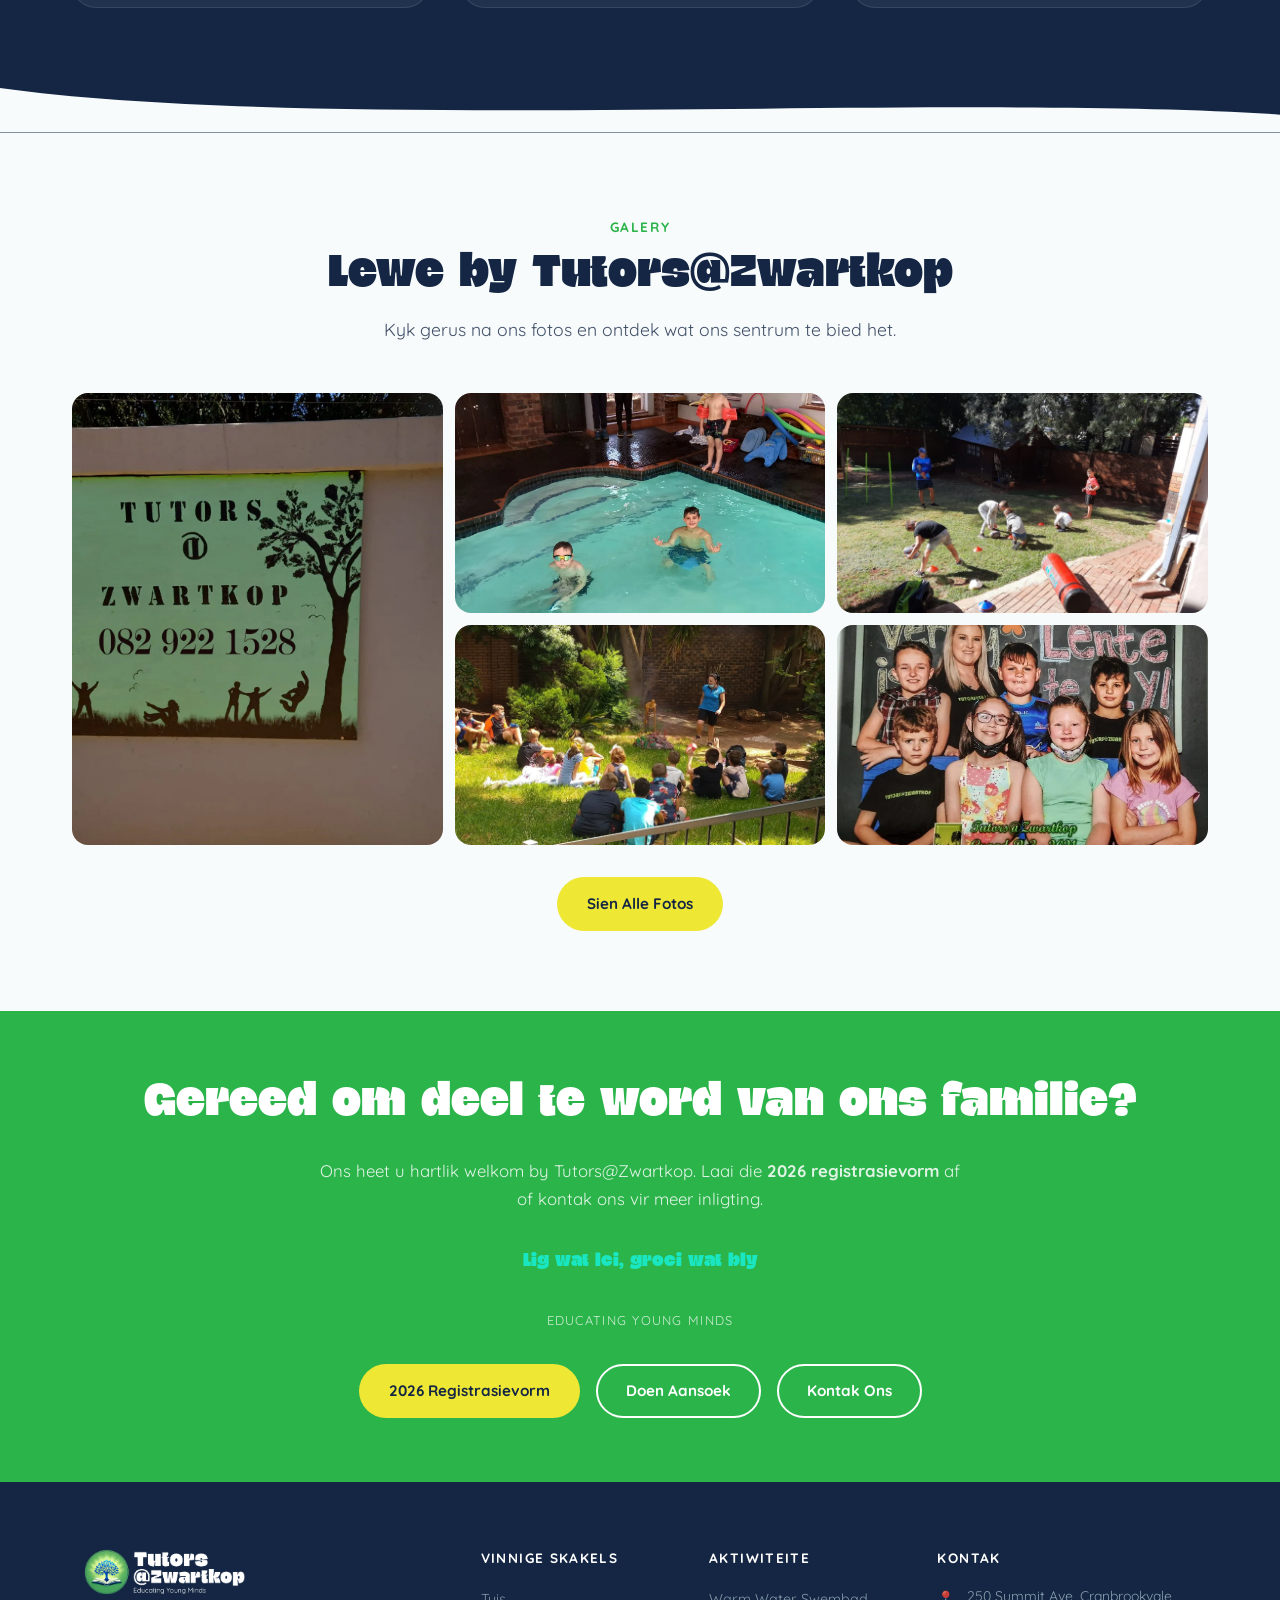
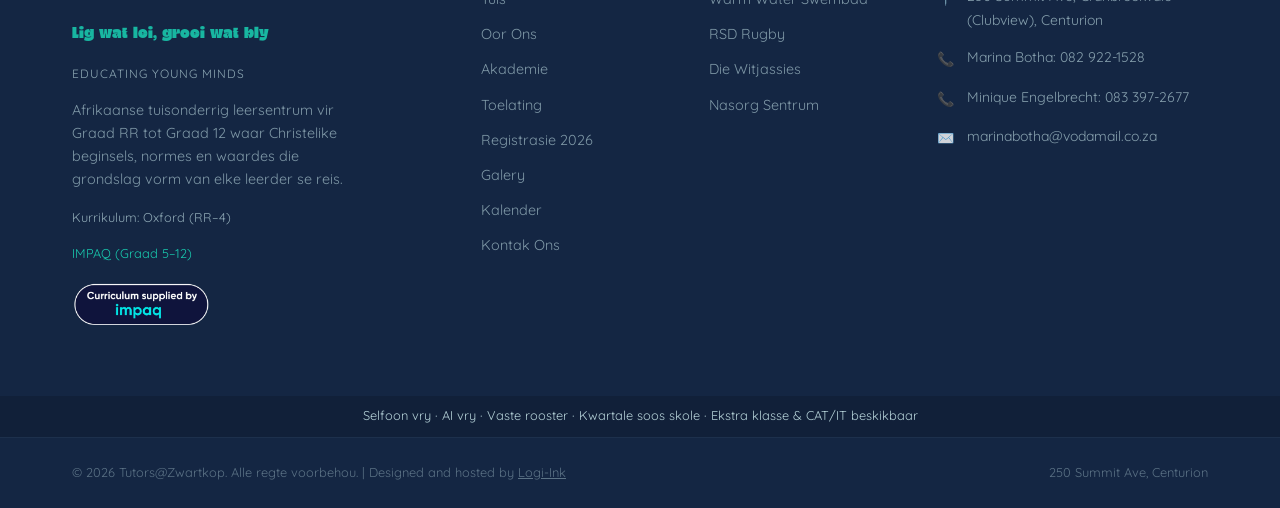
==== commit 36c29ac7: "done i hope" ====
--- a/index.html
+++ b/index.html
@@ -14,7 +14,7 @@
   <meta property="og:type" content="website">
   <meta property="og:url" content="https://tutorsatzwartkop.co.za/">
   <meta property="og:title" content="Tutors@Zwartkop | Afrikaanse Leersentrum Centurion">
-  <meta property="og:description" content="Afrikaanse leersentrum in Centurion. Klein klasse, Christelike waardes, Oxford & IMPAQ kurrikulums vir Graad RR tot Graad 12. Nasorg ook beskikbaar.">
+  <meta property="og:description" content="Afrikaanse leersentrum in Centurion. Klein klasse, Christelike waardes, Oxford & IMPAQ kurrikulums vir Graad RR tot Graad 12. Naskool 13:00–17:30 beskikbaar.">
   <meta property="og:image" content="https://tutorsatzwartkop.co.za/assets/social/og-image.webp">
   <meta property="og:image:width" content="1200">
   <meta property="og:image:height" content="630">
@@ -62,9 +62,15 @@
             Afrikaanse tuisonderrig leersentrum vir Graad RR tot Graad 12 waar Christelike beginsels, 
             normes en waardes die grondslag vorm van elke leerder se reis.
           </p>
+          <p class="hero-slogan" style="font-family:var(--font-heading); font-size:1.35rem; color:var(--color-teal); margin:0.5rem 0 0.25rem; letter-spacing:0.02em;">Lig wat lei, groei wat bly</p>
+          <p class="hero-sub-slogan" style="font-size:0.9rem; color:rgba(255,255,255,0.85); margin:0 0 1.5rem; letter-spacing:0.15em; text-transform:uppercase;">Educating Young Minds</p>
           <div class="btn-group">
-            <a href="about.html" class="btn btn-primary">Meer Oor Ons</a>
-            <a href="contact.html" class="btn btn-secondary">Kontak Ons</a>
+            <a href="https://drive.google.com/file/d/1hAB0oJtmdSz7Mbcq_u-aQBlrIJOR7rKK/view?pli=1" class="btn btn-primary" target="_blank" rel="noopener">2026 Registrasievorm</a>
+            <a href="/about" class="btn btn-secondary">Meer Oor Ons</a>
+            <a href="/contact" class="btn btn-secondary">Kontak Ons</a>
+          </div>
+          <div class="fade-up" style="margin-top:2.5rem;">
+            <img src="assets/logos/new/logo_new_slogans.webp" alt="Tutors@Zwartkop — Lig wat lei, groei wat bly. Educating Young Minds" style="max-height:140px; width:auto; display:block; margin:0 auto;" width="280" height="140">
           </div>
         </div>
       </div>
@@ -93,8 +99,8 @@
           </div>
           <div class="feature-item fade-up">
             <div class="feature-icon" style="background-color: var(--color-teal);">🌟</div>
-            <h4>Nasorg Beskikbaar</h4>
-            <p>Maandag tot Vrydag, 13:00 tot 17:30</p>
+            <h4>Sentrum & Naskool</h4>
+            <p>07:30–13:00 · Naskool 13:00–17:30</p>
           </div>
         </div>
       </div>
@@ -128,7 +134,7 @@
           </div>
           <div class="info-badge">
             <span class="info-badge-icon" aria-hidden="true">📅</span>
-            <span>Vaste Rooster wat kinders volg</span>
+            <span>Vaste klas rooster wat alle vakke akkommodeer</span>
           </div>
           <div class="info-badge">
             <span class="info-badge-icon" aria-hidden="true">🕐</span>
@@ -136,7 +142,7 @@
           </div>
           <div class="info-badge">
             <span class="info-badge-icon" aria-hidden="true">📆</span>
-            <span>Kwartale soos normale skole</span>
+            <span>Kwartale in lyn met hoofstroom skole</span>
           </div>
           <div class="info-badge">
             <span class="info-badge-icon" aria-hidden="true">➕</span>
@@ -177,7 +183,7 @@
               </p>
               <cite style="font-weight:700; font-size:0.85rem; color:var(--color-green);">— Filippense 4:13</cite>
             </div>
-            <a href="about.html" class="btn btn-outline" style="margin-top:1.5rem;">Leer Meer Oor Ons</a>
+            <a href="/about" class="btn btn-outline" style="margin-top:1.5rem;">Leer Meer Oor Ons</a>
           </div>
           <div class="fade-up">
             <div style="border-radius: var(--radius-lg); overflow:hidden; box-shadow: var(--shadow-lg); aspect-ratio: 4/3;">
@@ -202,19 +208,12 @@
         </div>
         <div class="hours-grid">
           <div class="hours-item fade-up">
-            <h4>Maandag – Donderdag</h4>
+            <h4>Maandag – Vrydag</h4>
             <p>07:30 – 13:00</p>
-            <p class="detail">Leerders ontvang vanaf 06:45</p>
           </div>
           <div class="hours-item fade-up">
-            <h4>Vrydag</h4>
-            <p>08:00 – 12:00</p>
-            <p class="detail">Verkorte dag</p>
-          </div>
-          <div class="hours-item fade-up">
-            <h4>Nasorg</h4>
+            <h4>Naskool</h4>
             <p>13:00 – 17:30</p>
-            <p class="detail">Ma–Vr · Oop gedurende vakansies (uitg. Des.)</p>
           </div>
         </div>
       </div>
@@ -271,7 +270,7 @@
           </div>
         </div>
         <div style="text-align:center; margin-top:2rem;">
-          <a href="academics.html" class="btn btn-outline">Meer Oor Ons Akademie</a>
+          <a href="/academics" class="btn btn-outline">Meer Oor Ons Akademie</a>
         </div>
       </div>
     </section>
@@ -304,7 +303,7 @@
                 Ons perseel het 'n pragtige warm water swembad. Swem bou kernsterkte, 
                 ontwikkel spiere en bevorder neurologiese en ruimtelike ontwikkeling.
               </p>
-              <a href="academics.html#swembad" class="activity-link">Lees meer →</a>
+              <a href="/academics#swembad" class="activity-link">Lees meer →</a>
             </div>
           </div>
           <div class="activity-card fade-up">
@@ -317,7 +316,7 @@
                 RSD Rugby bied oefen sessies by die leersentrum aan. Leerders ontwikkel 
                 groot motoriese spiere, hand-oog koördinasie en ruimtelike oriëntasie.
               </p>
-              <a href="academics.html#rugby" class="activity-link">Lees meer →</a>
+              <a href="/academics#rugby" class="activity-link">Lees meer →</a>
             </div>
           </div>
           <div class="activity-card fade-up">
@@ -330,7 +329,7 @@
                 'n Interaktiewe wetenskapprogram waar kinders op 'n speelse, praktiese 
                 wyse meer van wetenskap leer.
               </p>
-              <a href="academics.html#witjassies" class="activity-link">Lees meer →</a>
+              <a href="/academics#witjassies" class="activity-link">Lees meer →</a>
             </div>
           </div>
         </div>
@@ -394,11 +393,11 @@
             <img src="assets/images/die_witjassies/003.webp" alt="Die Witjassies">
           </div>
           <div class="gallery-preview-item">
-            <img src="assets/images/class_photos/002.webp" alt="Klaskamer">
+            <img src="assets/images/class_photos/002.webp" alt="Klaskamers">
           </div>
         </div>
         <div style="text-align:center; margin-top:2rem;">
-          <a href="gallery.html" class="btn btn-primary">Sien Alle Fotos</a>
+          <a href="/gallery" class="btn btn-primary">Sien Alle Fotos</a>
         </div>
       </div>
     </section>
@@ -410,10 +409,13 @@
       <div class="container">
         <div class="fade-up">
           <h2>Gereed om deel te word van ons familie?</h2>
-          <p>Ons heet u hartlik welkom by Tutors@Zwartkop. Laai ons aansoeksvorm af<br>of kontak ons vir meer inligting.</p>
+          <p>Ons heet u hartlik welkom by Tutors@Zwartkop. Laai die <strong>2026 registrasievorm</strong> af<br>of kontak ons vir meer inligting.</p>
+          <p style="margin-top:1rem; font-family:var(--font-heading); color:var(--color-teal); font-size:1.2rem;">Lig wat lei, groei wat bly</p>
+          <p style="font-size:0.8rem; letter-spacing:0.1em; text-transform:uppercase; opacity:0.9;">Educating Young Minds</p>
           <div class="btn-group" style="justify-content:center;">
-            <a href="admissions.html" class="btn btn-primary">Doen Aansoek</a>
-            <a href="contact.html" class="btn btn-secondary">Kontak Ons</a>
+            <a href="https://drive.google.com/file/d/1hAB0oJtmdSz7Mbcq_u-aQBlrIJOR7rKK/view?pli=1" class="btn btn-primary" target="_blank" rel="noopener">2026 Registrasievorm</a>
+            <a href="/admissions" class="btn btn-secondary">Doen Aansoek</a>
+            <a href="/contact" class="btn btn-secondary">Kontak Ons</a>
           </div>
         </div>
       </div>
--- a/style.css
+++ b/style.css
@@ -69,7 +69,10 @@
    ============================================================= */
 *, *::before, *::after { box-sizing: border-box; }
 
-html { scroll-behavior: smooth; }
+html {
+  scroll-behavior: smooth;
+  overflow-x: hidden;
+}
 
 body {
   font-family: var(--font-body);
@@ -80,9 +83,13 @@
   margin: 0;
   padding: 0;
   overflow-x: hidden;
+  min-width: 0;
 }
 
 img { max-width: 100%; height: auto; display: block; }
+
+/* Prevent overflow from long unbroken strings (emails, URLs) */
+p, span, a, li { overflow-wrap: break-word; word-wrap: break-word; }
 
 a { color: inherit; text-decoration: none; }
 
@@ -618,8 +625,10 @@
 }
 
 .tutor-photo img {
-  width: 280px;
-  height: 280px;
+  width: 100%;
+  max-width: 280px;
+  height: auto;
+  aspect-ratio: 1;
   object-fit: contain;
 }
 
@@ -632,13 +641,15 @@
 
 .tutor-grade-tag {
   display: inline-block;
-  font-size: 0.8rem;
+  font-size: 0.75rem;
   font-weight: 700;
   letter-spacing: 0.05em;
   text-transform: uppercase;
   padding: 0.25rem 0.75rem;
   border-radius: var(--radius-pill);
   margin-bottom: 1rem;
+  max-width: 100%;
+  overflow-wrap: break-word;
 }
 
 .tutor-info p { font-size: 0.925rem; color: rgba(20, 38, 67, 0.8); }
@@ -1202,8 +1213,9 @@
   border-radius: 50%;
   background-color: var(--color-yellow);
   color: var(--color-navy);
-  font-family: var(--font-heading);
+  font-family: var(--font-body);
   font-size: 1.6rem;
+  font-weight: 700;
   display: flex;
   align-items: center;
   justify-content: center;
@@ -1388,6 +1400,7 @@
 @media (max-width: 900px) {
   :root { --section-pad: 3.5rem; }
 
+  .nav-container { padding: 0 1.25rem; }
   .nav-toggle { display: flex; }
 
   .nav-menu {
@@ -1442,6 +1455,16 @@
   .gallery-preview-grid .gallery-preview-item:first-child { grid-row: auto; grid-column: auto; }
 
   .hours-grid { grid-template-columns: 1fr; gap: 1rem; }
+
+  .page-hero { padding: 4rem 0 3rem; }
+  .cta-banner { padding: 3rem 1.5rem; }
+
+  /* Quick contact tiles — remove right borders, add bottom borders */
+  .grid-4 > div {
+    border-right: none !important;
+    border-bottom: 1px solid rgba(255,255,255,0.1);
+  }
+  .grid-4 > div:last-child { border-bottom: none; }
 }
 
 /* =============================================================
@@ -1451,33 +1474,95 @@
   :root { --section-pad: 2.5rem; }
 
   .container { padding: 0 1.25rem; }
+  .nav-container { padding: 0 1rem; }
 
   .grid-2, .grid-3, .grid-4,
   .tutor-grid, .quotes-grid,
   .steps-grid, .curriculum-grid,
   .footer-grid { grid-template-columns: 1fr; }
 
-  .gallery-grid { grid-template-columns: repeat(2, 1fr); }
-  .gallery-preview-grid { grid-template-columns: 1fr 1fr; }
+  .gallery-grid { grid-template-columns: repeat(2, 1fr); gap: 0.5rem; }
+  .gallery-preview-grid {
+    grid-template-columns: 1fr;
+    grid-template-rows: auto;
+  }
+  .gallery-preview-grid .gallery-preview-item:first-child {
+    grid-row: auto;
+    grid-column: auto;
+  }
 
   .feature-strip-inner { grid-template-columns: 1fr; }
 
-  .info-badges { grid-template-columns: 1fr; }
-
-  .contact-grid { grid-template-columns: 1fr; }
+  .info-badges { grid-template-columns: 1fr; gap: 0.75rem; }
+
+  .contact-grid { grid-template-columns: 1fr; gap: 2rem; }
 
   .hero-content { padding: 2rem 1.25rem; }
+  .hero-slogan { font-size: 1.1rem !important; }
+  .hero-sub-slogan { font-size: 0.75rem !important; }
+  .hero-content .fade-up img { max-height: 100px !important; }
+  .page-hero { padding: 3rem 0 2.5rem; }
 
   .form-row { grid-template-columns: 1fr; }
-
-  .footer-bottom { flex-direction: column; gap: 0.5rem; text-align: center; }
-
-  .btn-group { flex-direction: column; align-items: flex-start; }
-
-  .lightbox-prev { left: 0.5rem; }
-  .lightbox-next { right: 0.5rem; }
-
-  .calendar-embed-wrapper iframe { height: 500px; }
+  .form-card { padding: 1.5rem; }
+
+  .footer-bottom {
+    flex-direction: column;
+    gap: 0.5rem;
+    text-align: center;
+    padding: 1rem 0;
+    font-size: 0.75rem;
+  }
+  .footer-brand img { max-height: 90px; }
+  .footer-grid { gap: 2rem; }
+
+  .btn-group {
+    flex-direction: column;
+    align-items: stretch;
+    width: 100%;
+  }
+  .btn-group .btn { width: 100%; justify-content: center; }
+
+  .lightbox { padding: 1rem; }
+  .lightbox-prev { left: 0.5rem; width: 40px; height: 40px; }
+  .lightbox-next { right: 0.5rem; width: 40px; height: 40px; }
+
+  .calendar-embed-wrapper iframe { height: 450px; min-height: 350px; }
+
+  .cta-banner { padding: 2.5rem 1rem; }
+  .cta-banner h2 { font-size: 1.5rem; }
+  .cta-banner p { font-size: 0.95rem; margin-bottom: 1.5rem; }
+
+  /* Calendar tips stack on mobile */
+  .calendar-tip { flex-direction: column; text-align: center; }
+
+  /* About page stats boxes stack on mobile */
+  .mission-stats { grid-template-columns: 1fr !important; }
+}
+
+/* =============================================================
+   Responsive — Extra small (max 400px)
+   ============================================================= */
+@media (max-width: 400px) {
+  .container { padding: 0 1rem; }
+  .nav-container { padding: 0 0.75rem; }
+
+  .gallery-grid { grid-template-columns: 1fr; }
+  .gallery-filters { flex-direction: column; }
+  .filter-btn { width: 100%; }
+
+  .tutor-grade-tag { font-size: 0.7rem; padding: 0.2rem 0.5rem; }
+
+  .hero h1 { font-size: 1.75rem; }
+  .hero-subtitle, .page-hero-sub { font-size: 0.95rem; }
+
+  .section-header h2 { font-size: 1.5rem; }
+  .section-header p { font-size: 0.95rem; }
+
+  .map-embed { height: 280px; }
+  .calendar-embed-wrapper iframe { height: 400px; }
+
+  .term-info-block { flex-direction: column !important; }
 }
 
 /* =============================================================
